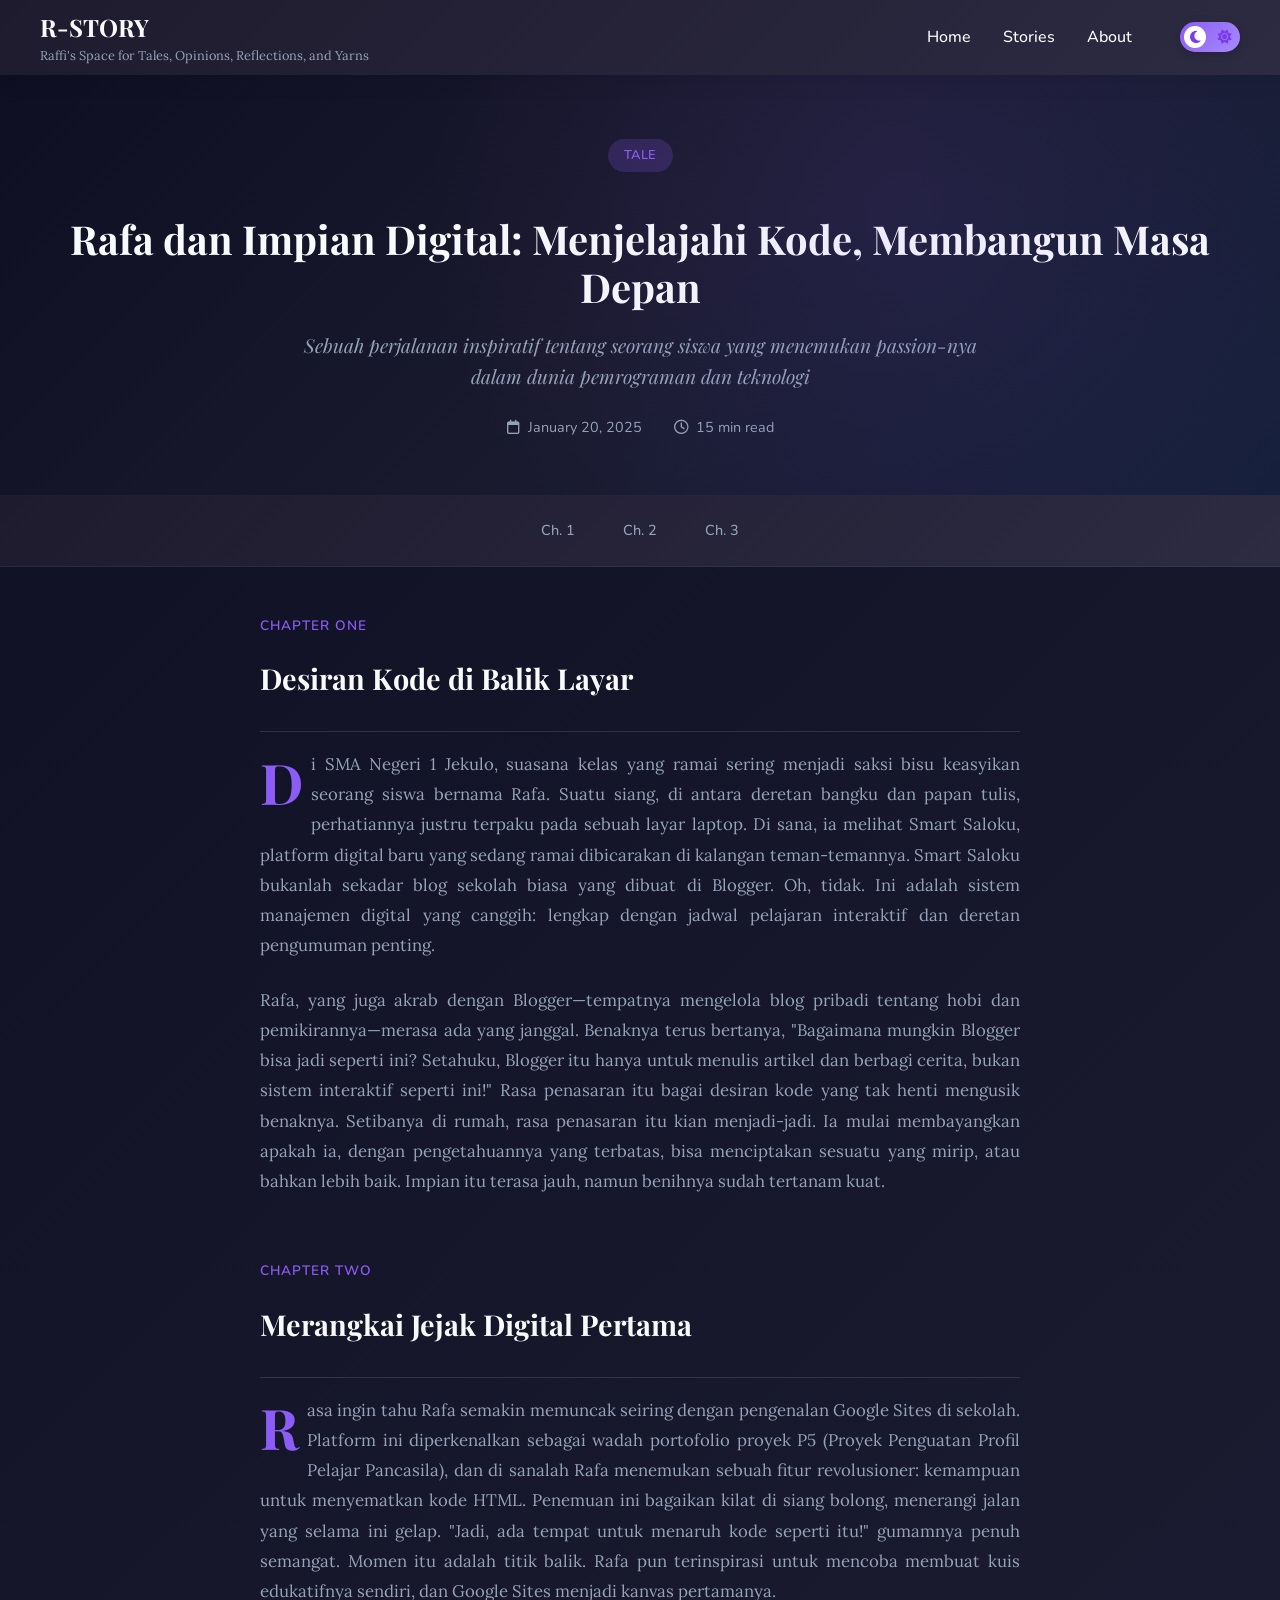
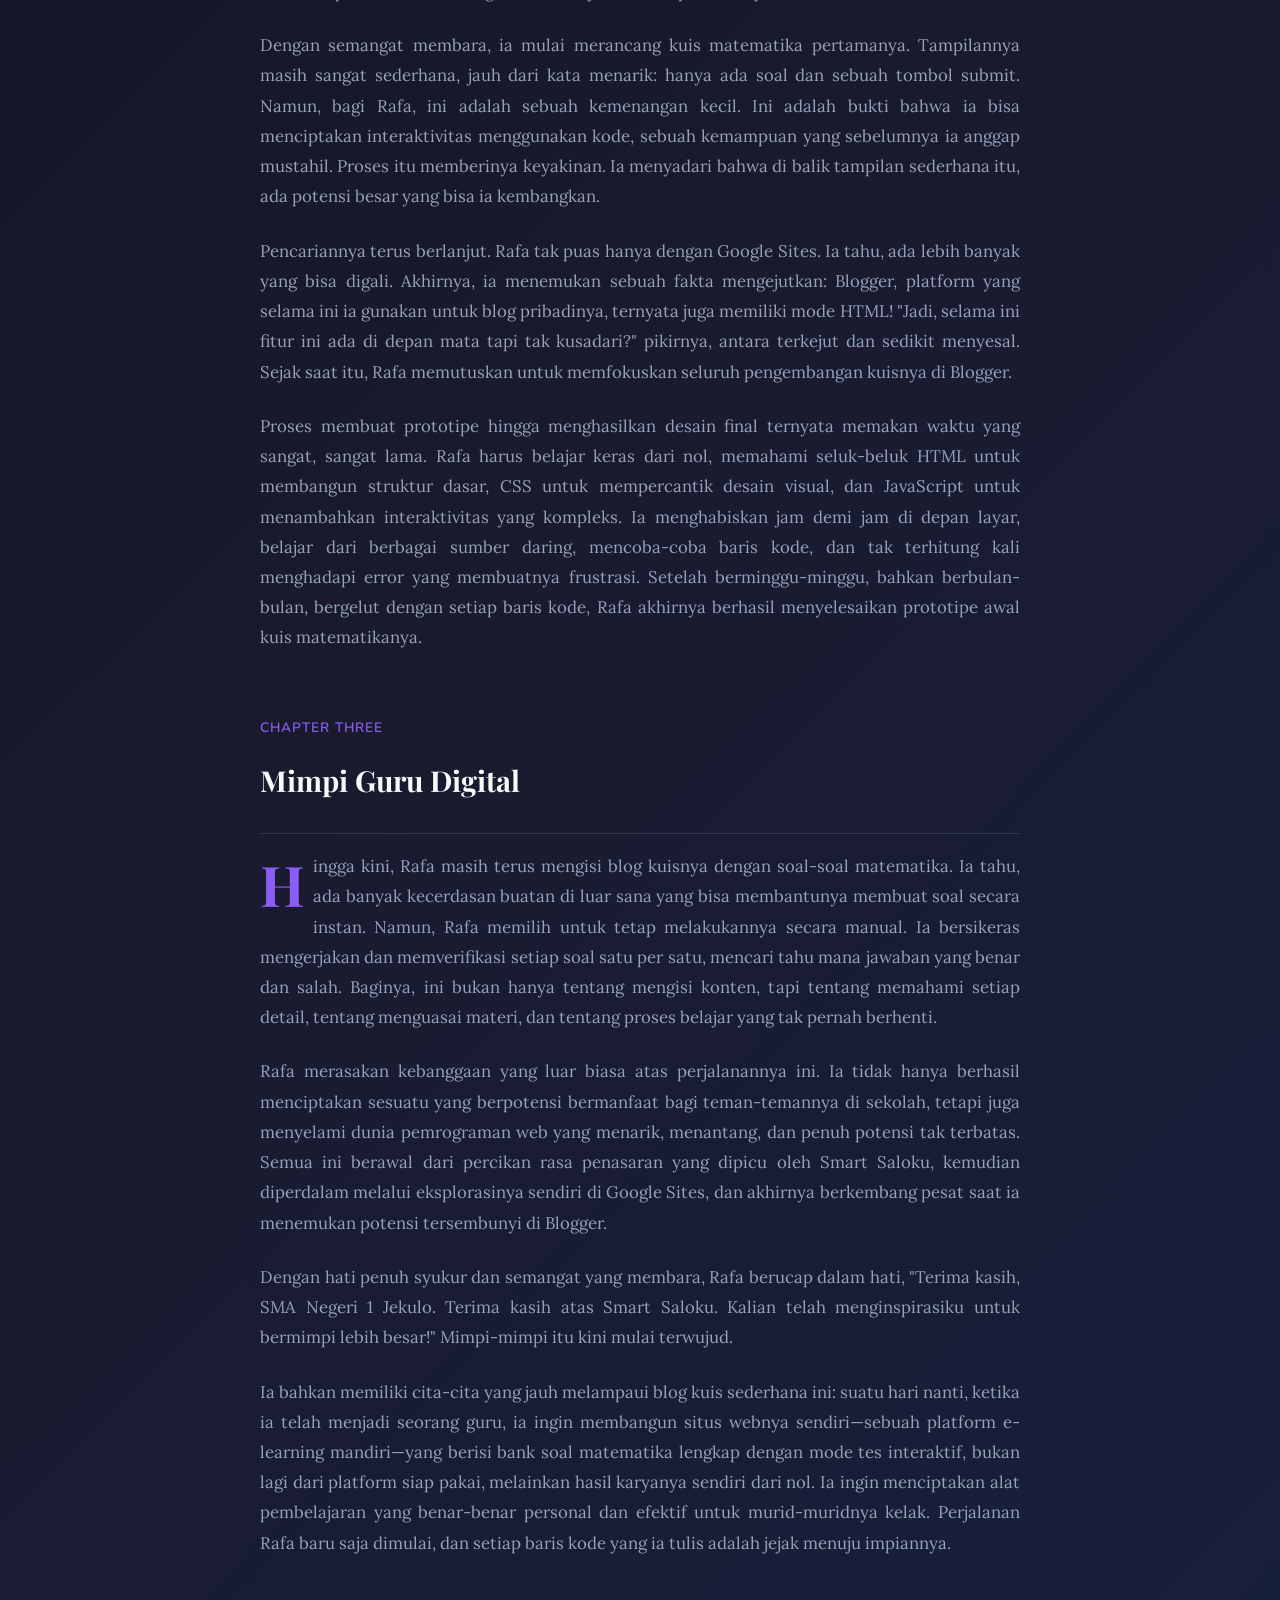
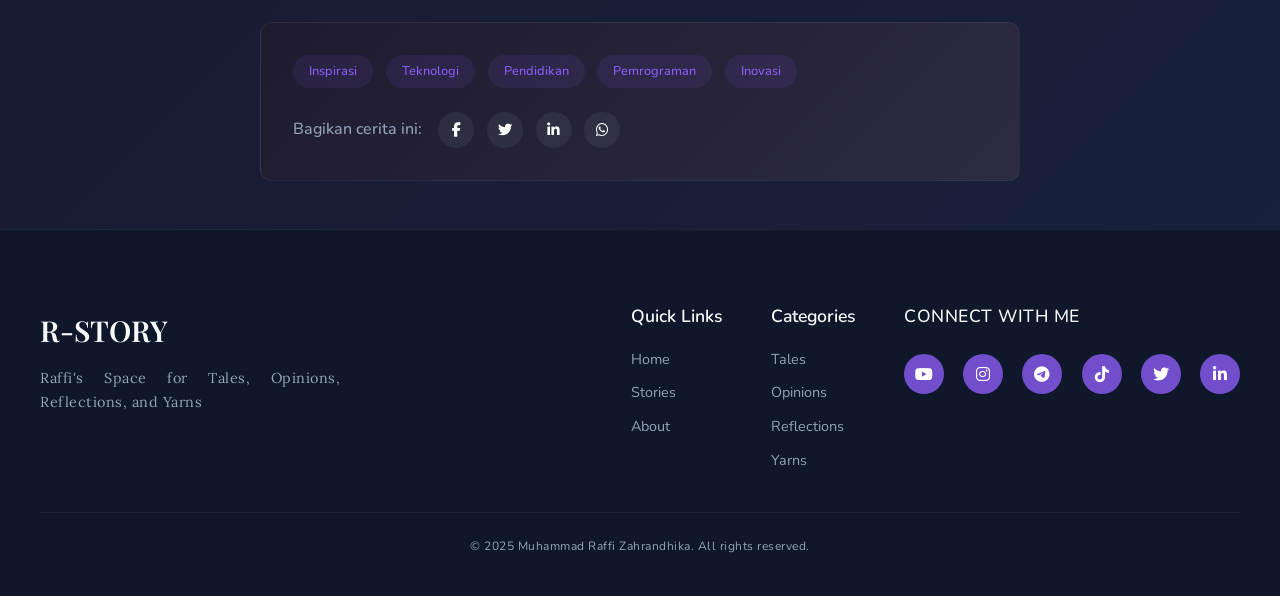
==== story-1.html @ 8f08a869 "Add files via upload" ====
<!DOCTYPE html>
<html lang="id">
<head>
    <meta charset="UTF-8">
    <meta name="viewport" content="width=device-width, initial-scale=1.0">
    <title>Rafa dan Impian Digital | R-STORY</title>
    <link href="https://fonts.googleapis.com/css2?family=Playfair+Display:wght@400;500;600;700&family=Merriweather:wght@300;400;700&family=Inter:wght@300;400;500;600&display=swap" rel="stylesheet">
    <link href="https://fonts.googleapis.com/css2?family=Nunito:wght@300;400;600;700;800&display=swap" rel="stylesheet">
    <link rel="stylesheet" href="https://cdnjs.cloudflare.com/ajax/libs/font-awesome/6.4.0/css/all.min.css">
    <link rel="stylesheet" href="styles.css">
    <style>
        /* Inline CSS untuk konten cerita */
        .story-header {
            padding: 4rem 0 2rem 0;
            background: linear-gradient(135deg, rgba(15, 15, 35, 0.9) 0%, rgba(26, 26, 46, 0.9) 50%, rgba(22, 33, 62, 0.9) 100%);
            position: relative;
            overflow: hidden;
            text-align: center;
        }

        [data-theme="light"] .story-header {
            background: linear-gradient(135deg, rgba(248, 250, 252, 0.9) 0%, rgba(226, 232, 240, 0.9) 50%, rgba(241, 245, 249, 0.9) 100%);
        }

        .story-header::before {
            content: '';
            position: absolute;
            top: 0;
            left: 0;
            width: 100%;
            height: 100%;
            background: radial-gradient(circle at 70% 30%, rgba(139, 92, 246, 0.1) 0%, transparent 50%);
            pointer-events: none;
        }

        .story-category {
            display: inline-block;
            background: rgba(139, 92, 246, 0.2);
            color: var(--primary-purple);
            padding: 0.4rem 1rem;
            border-radius: 20px;
            font-size: 0.8rem;
            font-weight: 600;
            margin-bottom: 1rem;
            text-transform: uppercase;
            letter-spacing: 0.5px;
            font-family: var(--font-accent);
        }

        .story-title {
            font-family: var(--font-secondary);
            font-size: 2.5rem;
            font-weight: 700;
            margin-bottom: 1rem;
            color: var(--text-primary);
            line-height: 1.2;
        }

        .story-subtitle {
            font-size: 1.2rem;
            color: var(--text-secondary);
            margin-bottom: 1.5rem;
            font-family: var(--font-secondary);
            font-style: italic;
            max-width: 700px;
            margin-left: auto;
            margin-right: auto;
        }

        .story-meta {
            display: flex;
            justify-content: center;
            gap: 2rem;
            margin-bottom: 1.5rem;
            font-size: 0.9rem;
            color: var(--text-secondary);
            font-family: var(--font-accent);
        }

        .story-date, .story-read-time {
            display: flex;
            align-items: center;
            gap: 0.5rem;
        }

        /* Story Navigation */
        .story-navigation {
            background: var(--card-bg);
            padding: 1rem 0;
            border-bottom: 1px solid rgba(148, 163, 184, 0.1);
            position: sticky;
            top: 68px;
            z-index: 99;
        }

        .story-nav-container {
            display: flex;
            justify-content: center;
            align-items: center;
        }

        .story-chapters {
            display: flex;
            gap: 1rem;
        }

        .chapter-link {
            color: var(--text-secondary);
            text-decoration: none;
            font-weight: 500;
            padding: 0.5rem 1rem;
            border-radius: 8px;
            transition: all 0.3s ease;
            font-size: 0.9rem;
            font-family: var(--font-accent);
        }

        .chapter-link:hover {
            color: var(--text-primary);
            background: rgba(139, 92, 246, 0.1);
        }

        .chapter-link.active {
            color: white;
            background: var(--primary-gradient);
        }

        /* story-actions removed per request */

        /* Story Content */
        .story-content {
            padding: 3rem 0;
            max-width: 800px;
            margin: 0 auto;
        }

        .chapter {
            margin-bottom: 4rem;
            scroll-margin-top: 120px;
        }

        .chapter-header {
            margin-bottom: 1rem; /* reduced spacing */
            padding-bottom: 0.6rem; /* reduced spacing */
            border-bottom: 1px solid rgba(148, 163, 184, 0.2);
        }

        .chapter-number {
            font-size: 0.85rem;
            color: var(--primary-purple);
            font-weight: 600;
            text-transform: uppercase;
            letter-spacing: 1px;
            margin-bottom: 0.3rem; /* tighten gap to title */
            font-family: var(--font-accent);
        }

        .chapter-title {
            font-family: var(--font-secondary);
            font-size: 1.8rem;
            font-weight: 700;
            color: var(--text-primary);
            line-height: 1.3;
        }

        .chapter-content {
            font-family: lora, serif;
            font-size: 1.05rem;
            line-height: 1.8;
            color: var(--text-secondary);
        }

        .chapter-content p {
            margin-bottom: 1.5rem;
            text-align: justify;
        }

        .chapter-content p:first-child:first-letter {
            font-family: var(--font-secondary);
            font-size: 3.5rem;
            font-weight: 700;
            color: var(--primary-purple);
            float: left;
            line-height: 1;
            margin-right: 0.5rem;
            margin-top: 0.3rem;
        }

        /* Story Footer */
        .story-footer {
            background: var(--card-bg);
            padding: 2rem;
            border-radius: 12px;
            margin-top: 3rem;
            border: 1px solid rgba(148, 163, 184, 0.1);
        }

        .story-tags {
            display: flex;
            flex-wrap: wrap;
            gap: 0.8rem;
            margin-bottom: 1.5rem;
        }

        .story-tag {
            background: rgba(139, 92, 246, 0.1);
            color: var(--primary-purple);
            padding: 0.4rem 1rem;
            border-radius: 20px;
            font-size: 0.8rem;
            font-weight: 500;
            font-family: var(--font-accent);
        }

        .story-share {
            display: flex;
            align-items: center;
            gap: 1rem;
        }

        .share-label {
            color: var(--text-secondary);
            font-weight: 500;
            font-family: var(--font-accent);
        }

        .share-icons {
            display: flex;
            gap: 0.8rem;
        }

        .share-icon {
            display: flex;
            align-items: center;
            justify-content: center;
            width: 36px;
            height: 36px;
            border-radius: 50%;
            color: white;
            font-size: 0.9rem;
            transition: all 0.3s ease;
            background: rgba(148, 163, 184, 0.1);
            text-decoration: none;
        }

        .share-icon:hover {
            transform: translateY(-3px);
            background: var(--primary-gradient);
        }

        /* Responsive Design untuk Story */
        @media (max-width: 768px) {
            .story-title {
                font-size: 1.9rem; /* slightly reduced */
            }

            .story-subtitle {
                font-size: 1.05rem;
            }

            .story-navigation {
                top: 60px;
            }

            .story-nav-container {
                flex-direction: column;
                gap: 0.5rem;
            }

            .story-chapters {
                flex-wrap: wrap;
                justify-content: center;
            }

            .chapter-title {
                font-size: 1.4rem; /* reduced on tablet */
            }

            .story-meta {
                flex-direction: column;
                gap: 0.5rem;
            }
        }

        @media (max-width: 480px) {
            .story-title {
                font-size: 1.6rem; /* reduce mobile title */
            }

            .chapter-title {
                font-size: 1.1rem; /* reduce chapter title on mobile */
            }

            .chapter-content {
                font-size: 0.95rem; /* slightly smaller for mobile */
            }

            .story-share {
                flex-direction: column;
                align-items: flex-start;
                gap: 1rem;
            }
        }
    </style>
</head>
<body class="rstory-body">
    <!-- Navigation dari index.html -->
    <nav class="rstory-nav">
        <div class="rstory-container">
            <div class="rstory-nav-content">
                <div class="rstory-nav-logo">
                    <h2>R-STORY</h2>
                    <p class="rstory-nav-subtitle">Raffi's Space for Tales, Opinions, Reflections, and Yarns</p>
                </div>
                <ul class="rstory-nav-menu">
                    <li><a href="index.html">Home</a></li>
                    <li><a href="stories.html">Stories</a></li>
                    <li><a href="about.html">About</a></li>
                    <li class="theme-toggle-container">
                        <button id="themeToggle" class="theme-toggle" aria-label="Toggle theme">
                            <i class="fas fa-sun"></i>
                            <i class="fas fa-moon"></i>
                        </button>
                    </li>
                </ul>
                <div class="rstory-nav-toggle">
                    <span></span>
                    <span></span>
                    <span></span>
                </div>
            </div>
        </div>
    </nav>

    <!-- Story Header -->
    <header class="story-header">
        <div class="rstory-container">
            <span class="story-category">Tale</span>
            <h1 class="story-title">Rafa dan Impian Digital: Menjelajahi Kode, Membangun Masa Depan</h1>
            <p class="story-subtitle">Sebuah perjalanan inspiratif tentang seorang siswa yang menemukan passion-nya dalam dunia pemrograman dan teknologi</p>
            <div class="story-meta">
                <span class="story-date">
                    <i class="far fa-calendar"></i>
                    January 20, 2025
                </span>
                <span class="story-read-time">
                    <i class="far fa-clock"></i>
                    15 min read
                </span>
            </div>
        </div>
    </header>

    <!-- Story Navigation -->
    <nav class="story-navigation">
        <div class="rstory-container story-nav-container">
            <div class="story-chapters">
                <a href="#chapter-one" class="chapter-link active">Ch. 1</a>
                <a href="#chapter-two" class="chapter-link">Ch. 2</a>
                <a href="#chapter-three" class="chapter-link">Ch. 3</a>
            </div>
            
        </div>
    </nav>

    <!-- Story Content -->
    <main class="story-content">
        <div class="rstory-container">
            <!-- Chapter One -->
            <section id="chapter-one" class="chapter">
                <div class="chapter-header">
                    <div class="chapter-number">Chapter One</div>
                    <h2 class="chapter-title">Desiran Kode di Balik Layar</h2>
                </div>
                <div class="chapter-content">
                    <p>Di SMA Negeri 1 Jekulo, suasana kelas yang ramai sering menjadi saksi bisu keasyikan seorang siswa bernama Rafa. Suatu siang, di antara deretan bangku dan papan tulis, perhatiannya justru terpaku pada sebuah layar laptop. Di sana, ia melihat Smart Saloku, platform digital baru yang sedang ramai dibicarakan di kalangan teman-temannya. Smart Saloku bukanlah sekadar blog sekolah biasa yang dibuat di Blogger. Oh, tidak. Ini adalah sistem manajemen digital yang canggih: lengkap dengan jadwal pelajaran interaktif dan deretan pengumuman penting.</p>
                    
                    <p>Rafa, yang juga akrab dengan Blogger—tempatnya mengelola blog pribadi tentang hobi dan pemikirannya—merasa ada yang janggal. Benaknya terus bertanya, "Bagaimana mungkin Blogger bisa jadi seperti ini? Setahuku, Blogger itu hanya untuk menulis artikel dan berbagi cerita, bukan sistem interaktif seperti ini!" Rasa penasaran itu bagai desiran kode yang tak henti mengusik benaknya. Setibanya di rumah, rasa penasaran itu kian menjadi-jadi. Ia mulai membayangkan apakah ia, dengan pengetahuannya yang terbatas, bisa menciptakan sesuatu yang mirip, atau bahkan lebih baik. Impian itu terasa jauh, namun benihnya sudah tertanam kuat.</p>
                </div>
            </section>

            <!-- Chapter Two -->
            <section id="chapter-two" class="chapter">
                <div class="chapter-header">
                    <div class="chapter-number">Chapter Two</div>
                    <h2 class="chapter-title">Merangkai Jejak Digital Pertama</h2>
                </div>
                <div class="chapter-content">
                    <p>Rasa ingin tahu Rafa semakin memuncak seiring dengan pengenalan Google Sites di sekolah. Platform ini diperkenalkan sebagai wadah portofolio proyek P5 (Proyek Penguatan Profil Pelajar Pancasila), dan di sanalah Rafa menemukan sebuah fitur revolusioner: kemampuan untuk menyematkan kode HTML. Penemuan ini bagaikan kilat di siang bolong, menerangi jalan yang selama ini gelap. "Jadi, ada tempat untuk menaruh kode seperti itu!" gumamnya penuh semangat. Momen itu adalah titik balik. Rafa pun terinspirasi untuk mencoba membuat kuis edukatifnya sendiri, dan Google Sites menjadi kanvas pertamanya.</p>
                    
                    <p>Dengan semangat membara, ia mulai merancang kuis matematika pertamanya. Tampilannya masih sangat sederhana, jauh dari kata menarik: hanya ada soal dan sebuah tombol submit. Namun, bagi Rafa, ini adalah sebuah kemenangan kecil. Ini adalah bukti bahwa ia bisa menciptakan interaktivitas menggunakan kode, sebuah kemampuan yang sebelumnya ia anggap mustahil. Proses itu memberinya keyakinan. Ia menyadari bahwa di balik tampilan sederhana itu, ada potensi besar yang bisa ia kembangkan.</p>
                    
                    <p>Pencariannya terus berlanjut. Rafa tak puas hanya dengan Google Sites. Ia tahu, ada lebih banyak yang bisa digali. Akhirnya, ia menemukan sebuah fakta mengejutkan: Blogger, platform yang selama ini ia gunakan untuk blog pribadinya, ternyata juga memiliki mode HTML! "Jadi, selama ini fitur ini ada di depan mata tapi tak kusadari?" pikirnya, antara terkejut dan sedikit menyesal. Sejak saat itu, Rafa memutuskan untuk memfokuskan seluruh pengembangan kuisnya di Blogger.</p>
                    
                    <p>Proses membuat prototipe hingga menghasilkan desain final ternyata memakan waktu yang sangat, sangat lama. Rafa harus belajar keras dari nol, memahami seluk-beluk HTML untuk membangun struktur dasar, CSS untuk mempercantik desain visual, dan JavaScript untuk menambahkan interaktivitas yang kompleks. Ia menghabiskan jam demi jam di depan layar, belajar dari berbagai sumber daring, mencoba-coba baris kode, dan tak terhitung kali menghadapi error yang membuatnya frustrasi. Setelah berminggu-minggu, bahkan berbulan-bulan, bergelut dengan setiap baris kode, Rafa akhirnya berhasil menyelesaikan prototipe awal kuis matematikanya.</p>
                </div>
            </section>

            <!-- Chapter Three -->
            <section id="chapter-three" class="chapter">
                <div class="chapter-header">
                    <div class="chapter-number">Chapter Three</div>
                    <h2 class="chapter-title">Mimpi Guru Digital</h2>
                </div>
                <div class="chapter-content">
                    <p>Hingga kini, Rafa masih terus mengisi blog kuisnya dengan soal-soal matematika. Ia tahu, ada banyak kecerdasan buatan di luar sana yang bisa membantunya membuat soal secara instan. Namun, Rafa memilih untuk tetap melakukannya secara manual. Ia bersikeras mengerjakan dan memverifikasi setiap soal satu per satu, mencari tahu mana jawaban yang benar dan salah. Baginya, ini bukan hanya tentang mengisi konten, tapi tentang memahami setiap detail, tentang menguasai materi, dan tentang proses belajar yang tak pernah berhenti.</p>
                    
                    <p>Rafa merasakan kebanggaan yang luar biasa atas perjalanannya ini. Ia tidak hanya berhasil menciptakan sesuatu yang berpotensi bermanfaat bagi teman-temannya di sekolah, tetapi juga menyelami dunia pemrograman web yang menarik, menantang, dan penuh potensi tak terbatas. Semua ini berawal dari percikan rasa penasaran yang dipicu oleh Smart Saloku, kemudian diperdalam melalui eksplorasinya sendiri di Google Sites, dan akhirnya berkembang pesat saat ia menemukan potensi tersembunyi di Blogger.</p>
                    
                    <p>Dengan hati penuh syukur dan semangat yang membara, Rafa berucap dalam hati, "Terima kasih, SMA Negeri 1 Jekulo. Terima kasih atas Smart Saloku. Kalian telah menginspirasiku untuk bermimpi lebih besar!" Mimpi-mimpi itu kini mulai terwujud.</p>
                    
                    <p>Ia bahkan memiliki cita-cita yang jauh melampaui blog kuis sederhana ini: suatu hari nanti, ketika ia telah menjadi seorang guru, ia ingin membangun situs webnya sendiri—sebuah platform e-learning mandiri—yang berisi bank soal matematika lengkap dengan mode tes interaktif, bukan lagi dari platform siap pakai, melainkan hasil karyanya sendiri dari nol. Ia ingin menciptakan alat pembelajaran yang benar-benar personal dan efektif untuk murid-muridnya kelak. Perjalanan Rafa baru saja dimulai, dan setiap baris kode yang ia tulis adalah jejak menuju impiannya.</p>
                </div>
            </section>

            <!-- Story Footer -->
            <footer class="story-footer">
                <div class="story-tags">
                    <span class="story-tag">Inspirasi</span>
                    <span class="story-tag">Teknologi</span>
                    <span class="story-tag">Pendidikan</span>
                    <span class="story-tag">Pemrograman</span>
                    <span class="story-tag">Inovasi</span>
                </div>
                <div class="story-share">
                    <span class="share-label">Bagikan cerita ini:</span>
                    <div class="share-icons">
                        <a href="#" class="share-icon">
                            <i class="fab fa-facebook-f"></i>
                        </a>
                        <a href="#" class="share-icon">
                            <i class="fab fa-twitter"></i>
                        </a>
                        <a href="#" class="share-icon">
                            <i class="fab fa-linkedin-in"></i>
                        </a>
                        <a href="#" class="share-icon">
                            <i class="fab fa-whatsapp"></i>
                        </a>
                    </div>
                </div>
            </footer>
        </div>
    </main>

    <!-- Footer dari index.html -->
    <footer class="rstory-footer">
        <div class="rstory-container">
            <div class="rstory-footer-content">
                <div class="rstory-footer-main">
                    <div class="rstory-footer-logo">
                        <h3>R-STORY</h3>
                        <p>Raffi's Space for Tales, Opinions, Reflections, and Yarns</p>
                    </div>
                    <div class="rstory-footer-links">
                        <div class="rstory-footer-column">
                            <h4>Quick Links</h4>
                            <ul>
                                <li><a href="index.html">Home</a></li>
                                <li><a href="stories.html">Stories</a></li>
                                <li><a href="about.html">About</a></li>
                            </ul>
                        </div>
                        <div class="rstory-footer-column">
                            <h4>Categories</h4>
                            <ul>
                                <li><a href="#">Tales</a></li>
                                <li><a href="#">Opinions</a></li>
                                <li><a href="#">Reflections</a></li>
                                <li><a href="#">Yarns</a></li>
                            </ul>
                        </div>
                    </div>
                    <div class="rstory-social-section">
                        <h4 class="rstory-social-title">Connect With Me</h4>
                        <div class="rstory-social-icons">
                            <a href="https://youtube.com/@raffizahrandhika" class="rstory-social-icon" title="YouTube">
                                <i class="fab fa-youtube"></i>
                            </a>
                            <a href="https://instagram.com/raffizahrandhika" class="rstory-social-icon" title="Instagram">
                                <i class="fab fa-instagram"></i>
                            </a>
                            <a href="https://t.me/raffizahrandhika" class="rstory-social-icon" title="Telegram">
                                <i class="fab fa-telegram-plane"></i>
                            </a>
                            <a href="https://tiktok.com/@raffizahrandhika" class="rstory-social-icon" title="TikTok">
                                <i class="fab fa-tiktok"></i>
                            </a>
                            <a href="https://x.com/mrffzd" class="rstory-social-icon" title="Twitter">
                                <i class="fab fa-twitter"></i>
                            </a>
                            <a href="https://www.linkedin.com/in/muhammad-raffi-zahrandhika-7a6537378" class="rstory-social-icon" title="LinkedIn">
                                <i class="fab fa-linkedin-in"></i>
                            </a>
                        </div>
                    </div>
                </div>
            </div>
            <div class="rstory-copyright">
                <p>© 2025 Muhammad Raffi Zahrandhika. All rights reserved.</p>
            </div>
        </div>
    </footer>

    <script>
        // Chapter Navigation
        const chapterLinks = document.querySelectorAll('.chapter-link');
        const chapters = document.querySelectorAll('.chapter');

        chapterLinks.forEach(link => {
            link.addEventListener('click', function(e) {
                e.preventDefault();
                
                // Remove active class from all links
                chapterLinks.forEach(l => l.classList.remove('active'));
                
                // Add active class to clicked link
                this.classList.add('active');
                
                // Get target chapter
                const targetId = this.getAttribute('href');
                const targetChapter = document.querySelector(targetId);
                
                // Scroll to target chapter
                if (targetChapter) {
                    targetChapter.scrollIntoView({
                        behavior: 'smooth',
                        block: 'start'
                    });
                }
            });
        });

        // Update active chapter based on scroll position
        window.addEventListener('scroll', () => {
            let current = '';
            
            chapters.forEach(chapter => {
                const chapterTop = chapter.offsetTop;
                const chapterHeight = chapter.clientHeight;
                
                if (scrollY >= (chapterTop - 150)) {
                    current = chapter.getAttribute('id');
                }
            });
            
            chapterLinks.forEach(link => {
                link.classList.remove('active');
                if (link.getAttribute('href') === `#${current}`) {
                    link.classList.add('active');
                }
            });
        });
    </script>
    <script src="script.js"></script>
</body>
</html>
---- styles.css ----
/* Base Styles */
@import url('https://fonts.googleapis.com/css2?family=Lora:wght@400;700&display=swap');

:root {
    --primary-purple: #8B5CF6;
    --purple-light: #A78BFA;
    --purple-dark: #7C3AED;
    --primary-gradient: linear-gradient(135deg, var(--primary-purple) 0%, var(--purple-light) 100%);
    --accent-gradient: linear-gradient(135deg, var(--purple-light), var(--primary-purple));
    --dark-bg: linear-gradient(135deg, #0f0f23 0%, #1a1a2e 50%, #16213e 100%);
    --light-bg: linear-gradient(135deg, #f8fafc 0%, #e2e8f0 100%);
    --card-bg-dark: linear-gradient(135deg, #1e1b2e 0%, #2d2b42 100%);
    --card-bg-light: linear-gradient(135deg, #ffffff 0%, #f1f5f9 100%);
    --text-dark: #0f172a;
    --text-light: #f8fafc;
    --text-muted-dark: #94a3b8;
    --text-muted-light: #64748b;
    --hover-glow: 0 0 30px rgba(139, 92, 246, 0.3);
    --font-primary: 'Lora', serif;
    --font-secondary: 'Playfair Display', serif;
    --font-accent: 'Nunito', sans-serif;
}

/* Light Theme Variables */
[data-theme="light"] {
    --bg-primary: var(--light-bg);
    --text-primary: var(--text-dark);
    --text-secondary: var(--text-muted-light);
    --card-bg: var(--card-bg-light);
    --nav-bg: linear-gradient(135deg, #ffffff 0%, #f1f5f9 100%);
    --footer-bg: #ffffff;
    --footer-text: var(--text-dark);
    --footer-muted: var(--text-muted-light);
    --footer-border: rgba(148, 163, 184, 0.2);
    --toggle-bg: #e2e8f0;
    --toggle-knob: #ffffff;
    --toggle-border: #cbd5e1;
    --story-image-bg: linear-gradient(135deg, #f1f5f9 0%, #e2e8f0 100%);
    --category-bg: rgba(139, 92, 246, 0.1);
    --category-text: #7c3aed;
}

/* Dark Theme Variables */
[data-theme="dark"] {
    --bg-primary: var(--dark-bg);
    --text-primary: var(--text-light);
    --text-secondary: var(--text-muted-dark);
    --card-bg: var(--card-bg-dark);
    --nav-bg: linear-gradient(135deg, #1e1b2e 0%, #2d2b42 100%);
    --footer-bg: #0f172a;
    --footer-text: var(--text-light);
    --footer-muted: var(--text-muted-dark);
    --footer-border: rgba(148, 163, 184, 0.1);
    --toggle-bg: #475569;
    --toggle-knob: #1e293b;
    --toggle-border: #64748b;
    --story-image-bg: linear-gradient(135deg, #1a0b2e 0%, #2d1b69 100%);
    --category-bg: rgba(167, 139, 250, 0.1);
    --category-text: #a78bfa;
}

body {
    margin: 0;
    padding: 0;
    box-sizing: border-box;
}

.rstory-body {
    font-family: var(--font-primary);
    background: var(--bg-primary);
    min-height: 100vh;
    color: var(--text-primary);
    line-height: 1.6;
    transition: background 0.3s ease, color 0.3s ease;
}

.rstory-container {
    max-width: 1200px;
    margin: 0 auto;
    padding: 0 20px;
}

/* Navigation */
.rstory-nav {
    background: var(--nav-bg);
    box-shadow: 0 4px 20px rgba(0, 0, 0, 0.1);
    position: sticky;
    top: 0;
    z-index: 100;
    padding: 0.5rem 0;
    transition: background 0.3s ease;
}

.rstory-nav-content {
    display: flex;
    justify-content: space-between;
    align-items: center;
}

.rstory-nav-logo h2 {
    font-family: var(--font-secondary);
    font-weight: 700;
    color: var(--text-primary);
    font-size: 1.5rem;
    margin: 0;
}

.rstory-nav-subtitle {
    font-family: var(--font-primary);
    font-size: 0.8rem;
    color: var(--text-secondary);
    margin: 0;
    font-weight: 300;
}

.rstory-nav-menu {
    display: flex;
    gap: 2rem;
    list-style: none;
    margin: 0;
    padding: 0;
    align-items: center;
}

.rstory-nav-menu a {
    font-family: var(--font-accent);
    color: var(--text-primary);
    text-decoration: none;
    font-weight: 500;
    padding: 0.5rem 0;
    position: relative;
    transition: color 0.2s;
}

.rstory-nav-menu a::after {
    content: '';
    position: absolute;
    width: 100%;
    height: 2px;
    bottom: 0;
    left: 0;
    background: var(--primary-gradient);
    transform: scaleX(0);
    transform-origin: bottom right;
    transition: transform 0.3s ease;
}

.rstory-nav-menu a:hover {
    color: var(--text-primary);
}

.rstory-nav-menu a:hover::after {
    transform: scaleX(1);
    transform-origin: bottom left;
}

/* Navigation Active State */
.rstory-nav-menu a.active {
    color: var(--text-primary);
    font-weight: 700;
}

.rstory-nav-menu a.active::after {
    transform: scaleX(1);
    transform-origin: bottom left;
}

/* Theme Toggle */
.theme-toggle-container {
    margin-left: 1rem;
}

.theme-toggle {
    background: var(--primary-gradient);
    border: none;
    width: 60px;
    height: 30px;
    border-radius: 50px;
    display: flex;
    align-items: center;
    padding: 0 5px;
    cursor: pointer;
    transition: all 0.3s ease;
    box-shadow: 0 2px 10px rgba(0, 0, 0, 0.2);
    position: relative;
    overflow: hidden;
}

.theme-toggle::before {
    content: '';
    position: absolute;
    width: 22px;
    height: 22px;
    border-radius: 50%;
    background: white;
    transition: all 0.3s ease;
    left: 4px;
    z-index: 1;
}

[data-theme="dark"] .theme-toggle::before {
    transform: translateX(0);
}

[data-theme="light"] .theme-toggle::before {
    transform: translateX(30px);
}

.theme-toggle i {
    position: absolute;
    font-size: 14px;
    transition: all 0.3s ease;
    z-index: 2;
}

/* Matahari di kiri - warna putih */
.theme-toggle .fa-sun {
    right: 8px;
    color: var(--purple-dark);
}

/* Bulan di kanan - warna putih */
.theme-toggle .fa-moon {
    left: 10px;
    color: var(--purple-dark);
}

.theme-toggle:hover {
    transform: scale(1.05);
    box-shadow: 0 4px 15px rgba(0, 0, 0, 0.3);
}

.rstory-nav-toggle {
    display: none;
    flex-direction: column;
    cursor: pointer;
    z-index: 101;
    position: relative;
}

.rstory-nav-toggle span {
    width: 25px;
    height: 3px;
    background: var(--text-primary);
    margin: 3px 0;
    transition: 0.3s;
}

/* Hero Section - SIMPLE IMAGE */
.rstory-hero {
    padding: 6rem 0 4rem 0;
    background: var(--bg-primary);
    position: relative;
    overflow: hidden;
    transition: background 0.3s ease;
}

.rstory-hero::before {
    content: '';
    position: absolute;
    top: 0;
    left: 0;
    width: 100%;
    height: 100%;
    background: radial-gradient(circle at 70% 30%, rgba(167, 139, 250, 0.1) 0%, transparent 50%);
    pointer-events: none;
}

.rstory-hero-content {
    display: flex;
    align-items: center;
    justify-content: space-between;
    gap: 3rem;
}

.rstory-hero-text {
    flex: 1;
}

.rstory-hero-title {
    font-family: var(--font-secondary);
    font-size: 3rem;
    font-weight: 700;
    margin-bottom: 1rem;
    color: var(--text-primary);
}

.rstory-hero-title span {
    background: var(--primary-gradient);
    -webkit-background-clip: text;
    -webkit-text-fill-color: transparent;
    background-clip: text;
}

.rstory-hero-subtitle {
    font-family: var(--font-accent);
    font-size: 1.5rem;
    color: var(--text-secondary);
    margin-bottom: 1.5rem;
}

.rstory-hero-description {
    font-size: 1.1rem;
    color: var(--text-secondary);
    margin-bottom: 2rem;
    max-width: 500px;
    line-height: 1.7;
    text-align: justify;
}

.rstory-hero-buttons {
    display: flex;
    gap: 1rem;
}

.rstory-hero-btn {
    display: inline-block;
    padding: 0.8rem 1.8rem;
    border-radius: 12px;
    text-decoration: none;
    font-weight: 600;
    font-size: 1rem;
    transition: all 0.3s ease;
    border: none;
    cursor: pointer;
    font-family: var(--font-accent);
}

.rstory-hero-btn-primary {
    background: var(--primary-gradient);
    color: white;
    box-shadow: 0 6px 20px rgba(167, 139, 250, 0.3);
}

.rstory-hero-btn-primary:hover {
    background: linear-gradient(135deg, #7c3aed, #6d28d9, #5b21b6);
    transform: translateY(-3px);
    box-shadow: 0 10px 25px rgba(167, 139, 250, 0.4);
}

.rstory-hero-btn-secondary {
    background: transparent;
    color: var(--primary-purple);
    border: 2px solid var(--primary-purple);
}

.rstory-hero-btn-secondary:hover {
    background: rgba(167, 139, 250, 0.1);
    transform: translateY(-3px);
}

/* HERO IMAGE - SIMPLE STYLING SEPERTI R-QUEST */
.rstory-hero-image {
    flex: 0 0 300px;
    display: flex;
    justify-content: center;
    align-items: center;
}

.rstory-hero-img {
    width: 100%;
    max-width: 280px;
    height: auto;
    transition: transform 0.3s ease;
}

.rstory-hero-img:hover {
    transform: scale(1.05);
}

/* Stories Section */
.rstory-stories {
    padding: 5rem 0;
    background: var(--bg-primary);
    transition: background 0.3s ease;
}

.rstory-stories-grid {
    display: grid;
    grid-template-columns: repeat(auto-fit, minmax(350px, 1fr));
    gap: 2.5rem;
}

.rstory-story-card {
    background: var(--card-bg);
    border-radius: 20px;
    overflow: hidden;
    box-shadow: 0 10px 30px rgba(0, 0, 0, 0.1);
    transition: all 0.4s ease;
    border: 1px solid rgba(196, 181, 253, 0.1);
    position: relative;
}

.rstory-story-card::before {
    content: '';
    position: absolute;
    top: 0;
    left: 0;
    right: 0;
    height: 6px;
    background: var(--primary-gradient);
    border-radius: 20px 20px 0 0;
    z-index: 1;
}

.rstory-story-card:hover {
    transform: translateY(-10px);
    box-shadow: 0 20px 40px rgba(0, 0, 0, 0.15), var(--hover-glow);
}

.rstory-story-image {
    height: 200px;
    background: var(--story-image-bg);
    display: flex;
    align-items: center;
    justify-content: center;
    position: relative;
    overflow: hidden;
}

.rstory-story-placeholder {
    width: 80px;
    height: 80px;
    background: var(--primary-gradient);
    border-radius: 50%;
    display: flex;
    align-items: center;
    justify-content: center;
    font-size: 2rem;
    color: white;
    box-shadow: 0 6px 20px rgba(167, 139, 250, 0.4);
    transition: all 0.3s ease;
}

.rstory-story-card:hover .rstory-story-placeholder {
    transform: scale(1.1);
}

.rstory-story-content {
    padding: 2rem;
}

.rstory-story-category {
    display: inline-block;
    background: var(--category-bg);
    color: var(--category-text);
    padding: 0.4rem 1rem;
    border-radius: 20px;
    font-size: 0.8rem;
    font-weight: 600;
    margin-bottom: 1rem;
    font-family: var(--font-accent);
}

.rstory-story-title {
    font-family: var(--font-secondary);
    font-size: 1.4rem;
    color: var(--text-primary);
    margin-bottom: 1rem;
    line-height: 1.4;
}

.rstory-story-excerpt {
    color: var(--text-secondary);
    margin-bottom: 1.5rem;
    line-height: 1.6;
    font-size: 0.95rem;
}

.rstory-story-meta {
    display: flex;
    justify-content: space-between;
    align-items: center;
    margin-bottom: 1.5rem;
    gap: 1rem;
    font-family: var(--font-accent);
}

.rstory-story-date, .rstory-story-readtime {
    color: var(--text-secondary);
    font-size: 0.85rem;
    display: flex;
    align-items: center;
    gap: 0.3rem;
}

.rstory-story-actions {
    display: flex;
    justify-content: center;
}

.rstory-story-btn {
    display: inline-flex;
    align-items: center;
    gap: 0.5rem;
    background: var(--primary-gradient);
    color: white !important;
    padding: 0.8rem 1.5rem;
    border-radius: 10px;
    text-decoration: none;
    font-weight: 600;
    font-size: 0.9rem;
    transition: all 0.3s ease;
    border: none;
    cursor: pointer;
    box-shadow: 0 4px 15px rgba(167, 139, 250, 0.3);
    width: 100%;
    justify-content: center;
    font-family: var(--font-accent);
}

.rstory-story-btn:hover {
    background: linear-gradient(135deg, #7c3aed, #6d28d9, #5b21b6);
    transform: translateY(-2px);
    box-shadow: 0 6px 20px rgba(167, 139, 250, 0.4);
}

/* Categories Section */
.rstory-categories {
    padding: 5rem 0;
    background: var(--bg-primary);
    transition: background 0.3s ease;
}

.rstory-categories-grid {
    display: grid;
    grid-template-columns: repeat(auto-fit, minmax(250px, 1fr));
    gap: 2rem;
}

.rstory-category-card {
    background: var(--card-bg);
    border-radius: 20px;
    padding: 2.5rem 1.5rem;
    box-shadow: 0 10px 30px rgba(0, 0, 0, 0.1);
    transition: all 0.4s ease;
    border: 1px solid rgba(196, 181, 253, 0.1);
    position: relative;
    text-align: center;
    cursor: pointer;
    overflow: hidden;
}

.rstory-category-card::before {
    content: '';
    position: absolute;
    top: 0;
    left: 0;
    right: 0;
    height: 6px;
    background: var(--primary-gradient);
    border-radius: 20px 20px 0 0;
    z-index: 1;
}

.rstory-category-card:hover {
    transform: translateY(-10px);
    box-shadow: 0 20px 40px rgba(0, 0, 0, 0.15), var(--hover-glow);
}

.rstory-category-icon {
    font-size: 2.5rem;
    color: white;
    margin-bottom: 1.5rem;
    display: flex;
    align-items: center;
    justify-content: center;
    width: 80px;
    height: 80px;
    background: var(--primary-gradient);
    border-radius: 50%;
    margin: 0 auto 1.5rem auto;
    box-shadow: 0 6px 20px rgba(167, 139, 250, 0.4);
}

.rstory-category-card h3 {
    font-family: var(--font-secondary);
    font-size: 1.5rem;
    font-weight: 700;
    margin-bottom: 1rem;
    color: var(--text-primary);
}

.rstory-category-card p {
    color: var(--text-secondary);
    margin-bottom: 1.5rem;
    line-height: 1.6;
    font-size: 0.95rem;
}

.rstory-category-count {
    display: inline-block;
    background: var(--category-bg);
    color: var(--category-text);
    padding: 0.4rem 1rem;
    border-radius: 20px;
    font-size: 0.8rem;
    font-weight: 600;
    font-family: var(--font-accent);
}

/* About Section */
.rstory-about {
    padding: 5rem 0;
    background: var(--bg-primary);
    transition: background 0.3s ease;
}

.rstory-about-content {
    display: flex;
    align-items: center;
    gap: 4rem;
}

.rstory-about-text {
    flex: 1;
}

.rstory-about-text h3 {
    font-family: var(--font-secondary);
    font-size: 1.8rem;
    color: var(--text-primary);
    margin-bottom: 1.5rem;
}

.rstory-about-text p {
    color: var(--text-secondary);
    margin-bottom: 1.5rem;
    line-height: 1.7;
    font-size: 1.05rem;
    text-align: justify;
}

.rstory-about-stats {
    display: flex;
    gap: 2rem;
    margin-top: 2rem;
}

.rstory-stat {
    text-align: center;
}

.rstory-stat-number {
    display: block;
    font-size: 2rem;
    font-weight: 700;
    color: var(--primary-purple);
    margin-bottom: 0.5rem;
}

.rstory-stat-label {
    font-size: 0.9rem;
    color: var(--text-secondary);
    font-family: var(--font-accent);
}

.rstory-about-image {
    flex: 0 0 300px;
}

.rstory-about-avatar {
    width: 250px;
    height: 250px;
    border-radius: 20px;
    background: var(--story-image-bg);
    display: flex;
    align-items: center;
    justify-content: center;
    font-size: 4rem;
    color: var(--primary-purple);
    box-shadow: 0 10px 30px rgba(0, 0, 0, 0.2);
    border: 2px solid rgba(167, 139, 250, 0.3);
    transition: all 0.3s ease;
}

.rstory-about-avatar:hover {
    transform: scale(1.05);
    box-shadow: var(--hover-glow);
}

/* Section Title */
.rstory-section-title {
    font-family: var(--font-secondary);
    font-size: 2rem;
    font-weight: 700;
    text-align: center;
    margin-bottom: 3rem;
    color: var(--text-primary);
    position: relative;
    display: block;
}

.rstory-section-title::after {
    content: '';
    position: absolute;
    bottom: -12px;
    left: 50%;
    transform: translateX(-50%);
    width: 100px;
    height: 5px;
    background: var(--primary-gradient);
    border-radius: 3px;
    animation: grow 1s ease-out forwards;
    box-shadow: 0 0 20px rgba(167, 139, 250, 0.5);
}

@keyframes grow {
    from { width: 0; }
    to { width: 100px; }
}

/* Footer */
.rstory-footer {
    background: var(--footer-bg);
    padding: 3rem 0 2rem 0;
    border-top: 1px solid var(--footer-border);
    transition: background 0.3s ease, color 0.3s ease;
}

.rstory-footer-content {
    display: flex;
    flex-direction: column;
    gap: 2.5rem;
    margin-bottom: 2rem;
}

.rstory-footer-main {
    display: flex;
    justify-content: space-between;
    align-items: flex-start;
    gap: 3rem;
}

.rstory-footer-logo {
    flex: 1;
}

.rstory-footer-logo h3 {
    font-family: var(--font-secondary);
    font-size: 1.8rem;
    color: var(--footer-text);
    margin-bottom: 0.5rem;
    font-weight: 600;
}

.rstory-footer-logo p {
    color: var(--footer-muted);
    font-size: 0.9rem;
    letter-spacing: 0.5px;
    max-width: 300px;
    text-align: justify;
}

.rstory-footer-links {
    display: flex;
    gap: 3rem;
}

.rstory-footer-column h4 {
    font-size: 1.1rem;
    color: var(--footer-text);
    margin-bottom: 1rem;
    font-weight: 600;
    font-family: var(--font-accent);
}

.rstory-footer-column ul {
    list-style: none;
    padding: 0;
    margin: 0;
}

.rstory-footer-column li {
    margin-bottom: 0.5rem;
}

.rstory-footer-column a {
    color: var(--footer-muted);
    text-decoration: none;
    transition: color 0.2s;
    font-size: 0.9rem;
    font-family: var(--font-accent);
}

.rstory-footer-column a:hover {
    color: var(--primary-purple);
}

.rstory-social-section {
    text-align: left;
}

.rstory-social-title {
    font-size: 1.1rem;
    font-weight: 500;
    color: var(--footer-text);
    margin-bottom: 1.5rem;
    letter-spacing: 0.5px;
    text-transform: uppercase;
    font-family: var(--font-accent);
}

.rstory-social-icons {
    display: flex;
    justify-content: flex-start;
    gap: 1.2rem;
}

.rstory-social-icon {
    display: flex;
    align-items: center;
    justify-content: center;
    width: 40px;
    height: 40px;
    border-radius: 50%;
    color: white;
    font-size: 1rem;
    transition: all 0.3s ease;
    background: rgba(139, 92, 246, 0.8);
    text-decoration: none;
}

.rstory-social-icon:focus,
.rstory-social-icon:active {
    text-decoration: none;
}

.rstory-social-icon:hover {
    transform: translateY(-3px);
    background: var(--primary-gradient);
    text-decoration: none;
}

.rstory-copyright {
    text-align: center;
    padding-top: 1rem;
    border-top: 1px solid var(--footer-border);
}

.rstory-copyright p {
    color: var(--footer-muted);
    font-size: 0.75rem;
    letter-spacing: 0.5px;
    margin: 0.5rem 0;
    text-align: center !important;
    font-family: var(--font-accent);
}

/* ========== RESPONSIVE STYLES ========== */
@media (max-width: 900px) {
    .rstory-hero-content {
        flex-direction: column;
        text-align: center;
    }
    
    .rstory-hero-description {
        margin: 0 auto 2rem auto;
    }
    
    .rstory-about-content {
        flex-direction: column;
    }
    
    .rstory-footer-main {
        flex-direction: column;
        gap: 2rem;
    }
    
    .rstory-footer-links {
        justify-content: space-between;
        width: 100%;
    }
    
    .rstory-social-section {
        text-align: center;
        width: 100%;
    }
    
    .rstory-social-icons {
        justify-content: center;
    }
    
    .rstory-stories-grid {
        grid-template-columns: 1fr;
    }
    
    .rstory-categories-grid {
        grid-template-columns: repeat(2, 1fr);
    }
}

@media (max-width: 768px) {
    /* Navigation */
    .rstory-nav-menu {
        position: fixed;
        top: 0;
        right: -100%;
        flex-direction: column;
        background: var(--nav-bg);
        width: 280px;
        height: 100vh;
        transition: 0.3s ease-in-out;
        box-shadow: -5px 0 15px rgba(0, 0, 0, 0.4);
        padding: 5rem 2rem 2rem 2rem;
        gap: 1.5rem;
        z-index: 99;
        margin: 0;
    }
    
    .rstory-nav-menu.active {
        right: 0;
    }
    
    .rstory-nav-toggle {
        display: flex;
        z-index: 100;
    }
    
    /* Header */
    .rstory-nav-logo h2 {
        font-size: 1.3rem;
    }
    
    .rstory-nav-subtitle {
        font-size: 0.7rem;
    }
    
    .rstory-hero {
        padding: 5rem 0 3rem 0;
    }
    
    .rstory-hero-title {
        font-size: 2.2rem;
    }
    
    .rstory-hero-subtitle {
        font-size: 1.2rem;
    }
    
    .rstory-hero-description {
        font-size: 1rem;
    }
    
    .rstory-hero-buttons {
        flex-direction: row;
        justify-content: center;
        flex-wrap: wrap;
        gap: 1rem;
    }
    
    .rstory-hero-btn {
        width: auto;
        min-width: 140px;
        text-align: center;
        flex: 0 0 auto;
    }
    
    .rstory-hero-image {
        max-width: 300px;
        flex: 0 0 300px;
    }
    
    .rstory-hero-img {
        max-width: 280px;
    }
    
    /* About Section */
    .rstory-about-stats {
        justify-content: center;
        flex-wrap: wrap;
    }
    
    .rstory-about-image {
        flex: 0 0 200px;
    }
    
    .rstory-about-avatar {
        width: 180px;
        height: 180px;
        font-size: 3rem;
    }
    
    /* Categories Section Mobile */
    .rstory-categories-grid {
        grid-template-columns: 1fr;
    }
    
    /* Latest Stories Mobile Layout */
    .rstory-stories-grid {
        grid-template-columns: 1fr;
        gap: 1.5rem;
        padding: 0 10px;
    }
    
    .rstory-story-card {
        margin: 0;
        width: 100%;
        box-sizing: border-box;
    }
    
    .rstory-container {
        padding: 0 15px;
    }
    
    /* Footer */
    .rstory-footer-logo h3 {
        font-size: 1.3rem;
    }
    
    .rstory-footer-logo p {
        font-size: 0.8rem;
    }
    
    .rstory-social-title {
        font-size: 0.9rem;
    }
    
    .rstory-footer-links {
        display: flex;
        flex-direction: row;
        gap: 3rem;
        width: 100%;
        justify-content: center;
        align-items: flex-start;
    }
    
    .rstory-footer-column {
        flex: 0 0 auto;
        min-width: 140px;
        text-align: left;
    }
    
    .rstory-social-icons {
        gap: 0.8rem;
    }
    
    .rstory-social-icon {
        width: 32px;
        height: 32px;
        font-size: 0.9rem;
    }
    
    .rstory-copyright p {
        text-align: center !important;
    }
}

@media (max-width: 600px) {
    /* Main Content */
    .rstory-section-title {
        font-size: 1.5rem;
        margin-bottom: 2rem;
    }
    
    /* Card & Content Typography */
    .rstory-story-content {
        padding: 1.5rem;
    }
    
    .rstory-story-title,
    .rstory-category-card h3 {
        font-size: 1.2rem;
        margin-bottom: 0.8rem;
    }
    
    .rstory-story-excerpt,
    .rstory-category-card p {
        font-size: 0.9rem;
        line-height: 1.5;
    }
    
    /* Layout Mobile untuk Latest Stories */
    .rstory-stories-grid {
        padding: 0 5px;
        gap: 1.2rem;
    }
    
    .rstory-story-card {
        border-radius: 15px;
    }
    
    .rstory-story-content {
        padding: 1.2rem;
    }
    
    /* Layout Adjustments */
    .rstory-categories-grid {
        grid-template-columns: 1fr;
        gap: 1.5rem;
    }
    
    /* Hero Buttons */
    .rstory-hero-buttons {
        flex-direction: row;
        align-items: center;
        justify-content: center;
    }
    
    .rstory-hero-btn {
        width: 160px;
        padding: 0.7rem 1.2rem;
        font-size: 0.95rem;
    }
    
    /* Footer Links */
    .rstory-footer-links {
        flex-direction: row;
        gap: 2rem;
        justify-content: center;
        width: 100%;
    }
    
    .rstory-footer-column {
        flex: 0 0 auto;
        min-width: 120px;
    }
    
    /* Navigation Menu */
    .rstory-nav-menu {
        width: 250px;
    }
    
    /* About Stats */
    .rstory-about-stats {
        flex-direction: row;
        justify-content: center;
        gap: 1.2rem;
    }
    
    /* Story Meta */
    .rstory-story-meta {
        flex-direction: column;
        align-items: flex-start;
        gap: 0.5rem;
    }
    
    /* Copyright */
    .rstory-copyright p {
        text-align: center !important;
    }
}

@media (max-width: 480px) {
    .rstory-container {
        padding: 0 15px;
    }
    
    .rstory-hero-title {
        font-size: 1.8rem;
    }
    
    .rstory-hero-subtitle {
        font-size: 1rem;
    }
    
    .rstory-hero-description {
        font-size: 0.9rem;
    }
    
    .rstory-nav-menu {
        width: 220px;
        padding: 4rem 1.5rem 1.5rem 1.5rem;
    }
    
    .rstory-footer-main {
        gap: 1.5rem;
    }
    
    .rstory-social-icons {
        flex-wrap: wrap;
        justify-content: center;
    }
    
    .rstory-footer-links {
        flex-direction: row;
        gap: 1.5rem;
        justify-content: center;
        flex-wrap: nowrap;
    }
    
    .rstory-footer-column {
        flex: 0 0 auto;
        text-align: center;
    }
    
    /* Story Cards */
    .rstory-story-content {
        padding: 1.5rem;
    }
    
    .rstory-story-meta {
        gap: 0.5rem;
    }
    
    .rstory-story-btn {
        padding: 0.7rem 1.2rem;
        font-size: 0.85rem;
    }
    
    /* Tombol tetap berjejer */
    .rstory-hero-buttons {
        flex-direction: row;
        gap: 0.8rem;
    }
    
    .rstory-hero-btn {
        width: 140px;
        font-size: 0.9rem;
        padding: 0.6rem 1rem;
    }
    
    /* Hero Image pada layar sangat kecil */
    .rstory-hero-image {
        flex: 0 0 250px;
        max-width: 250px;
    }
    
    .rstory-hero-img {
        max-width: 220px;
    }
    
    .rstory-copyright p {
        text-align: center !important;
    }
}
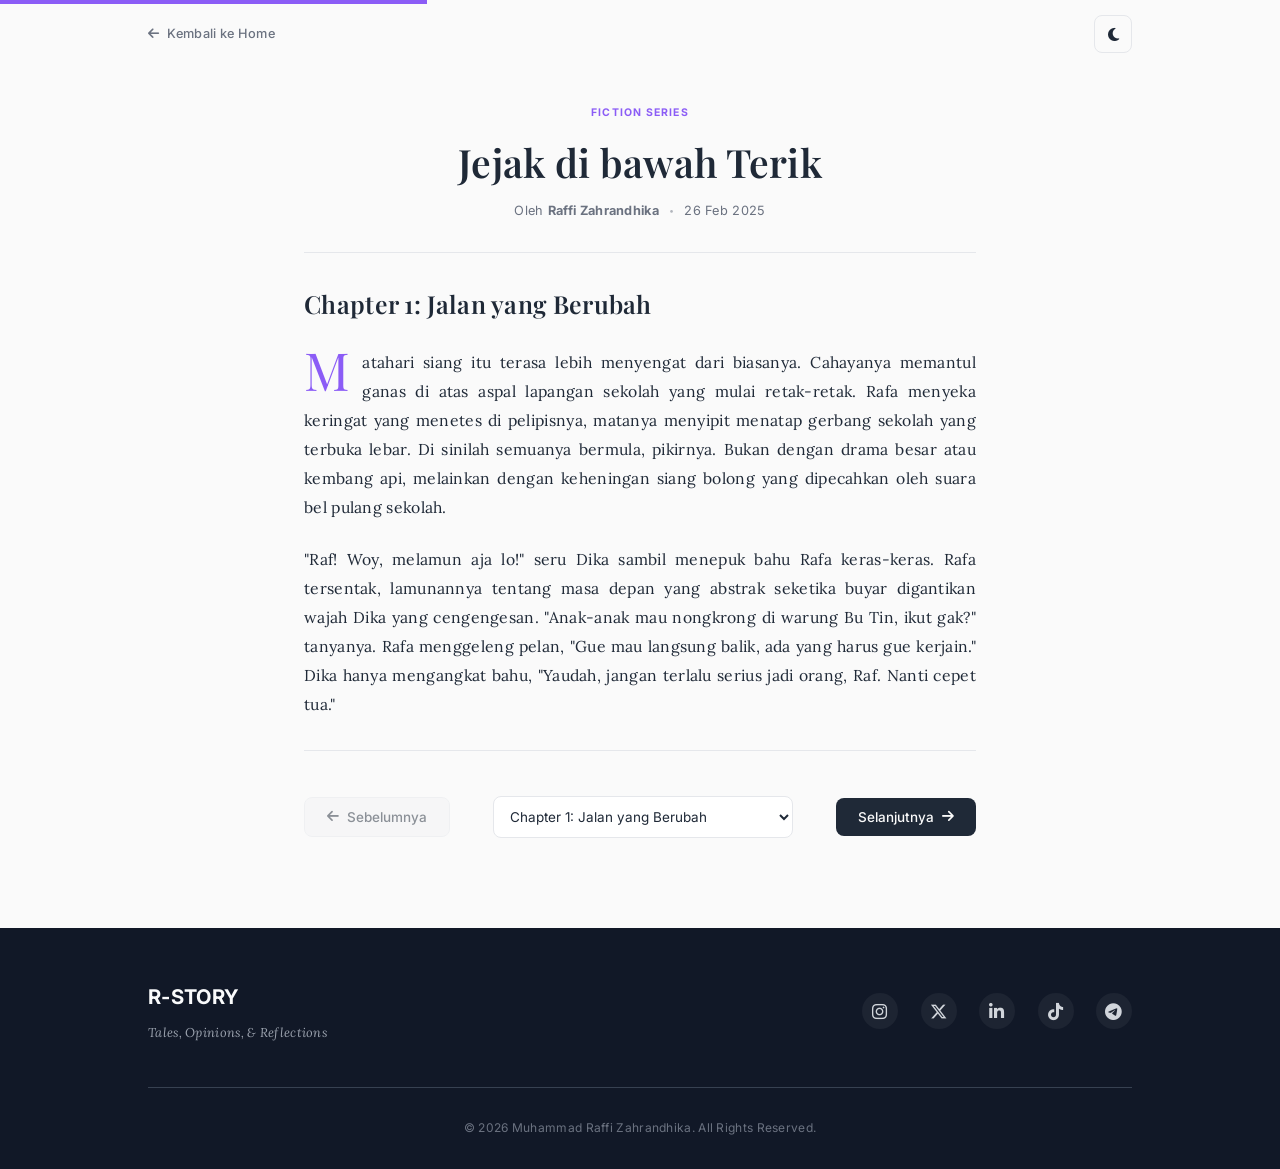
==== commit 69910a26: "Add files via upload" ====
--- a/story-1.html
+++ b/story-1.html
@@ -3,555 +3,208 @@
 <head>
     <meta charset="UTF-8">
     <meta name="viewport" content="width=device-width, initial-scale=1.0">
-    <title>Rafa dan Impian Digital | R-STORY</title>
-    <link href="https://fonts.googleapis.com/css2?family=Playfair+Display:wght@400;500;600;700&family=Merriweather:wght@300;400;700&family=Inter:wght@300;400;500;600&display=swap" rel="stylesheet">
-    <link href="https://fonts.googleapis.com/css2?family=Nunito:wght@300;400;600;700;800&display=swap" rel="stylesheet">
-    <link rel="stylesheet" href="https://cdnjs.cloudflare.com/ajax/libs/font-awesome/6.4.0/css/all.min.css">
+    <title>Jejak di bawah Terik - R-STORY</title>
+    
+    <link href="https://fonts.googleapis.com/css2?family=Inter:wght@300;400;500;600&family=Lora:ital,wght@0,400;0,500;0,600;1,400&family=Playfair+Display:ital,wght@0,400;0,600;0,700;1,400&display=swap" rel="stylesheet">
+    <link rel="stylesheet" href="https://cdnjs.cloudflare.com/ajax/libs/font-awesome/6.4.2/css/all.min.css">
+    
     <link rel="stylesheet" href="styles.css">
-    <style>
-        /* Inline CSS untuk konten cerita */
-        .story-header {
-            padding: 4rem 0 2rem 0;
-            background: linear-gradient(135deg, rgba(15, 15, 35, 0.9) 0%, rgba(26, 26, 46, 0.9) 50%, rgba(22, 33, 62, 0.9) 100%);
-            position: relative;
-            overflow: hidden;
-            text-align: center;
-        }
-
-        [data-theme="light"] .story-header {
-            background: linear-gradient(135deg, rgba(248, 250, 252, 0.9) 0%, rgba(226, 232, 240, 0.9) 50%, rgba(241, 245, 249, 0.9) 100%);
-        }
-
-        .story-header::before {
-            content: '';
-            position: absolute;
-            top: 0;
-            left: 0;
-            width: 100%;
-            height: 100%;
-            background: radial-gradient(circle at 70% 30%, rgba(139, 92, 246, 0.1) 0%, transparent 50%);
-            pointer-events: none;
-        }
-
-        .story-category {
-            display: inline-block;
-            background: rgba(139, 92, 246, 0.2);
-            color: var(--primary-purple);
-            padding: 0.4rem 1rem;
-            border-radius: 20px;
-            font-size: 0.8rem;
-            font-weight: 600;
-            margin-bottom: 1rem;
-            text-transform: uppercase;
-            letter-spacing: 0.5px;
-            font-family: var(--font-accent);
-        }
-
-        .story-title {
-            font-family: var(--font-secondary);
-            font-size: 2.5rem;
-            font-weight: 700;
-            margin-bottom: 1rem;
-            color: var(--text-primary);
-            line-height: 1.2;
-        }
-
-        .story-subtitle {
-            font-size: 1.2rem;
-            color: var(--text-secondary);
-            margin-bottom: 1.5rem;
-            font-family: var(--font-secondary);
-            font-style: italic;
-            max-width: 700px;
-            margin-left: auto;
-            margin-right: auto;
-        }
-
-        .story-meta {
-            display: flex;
-            justify-content: center;
-            gap: 2rem;
-            margin-bottom: 1.5rem;
-            font-size: 0.9rem;
-            color: var(--text-secondary);
-            font-family: var(--font-accent);
-        }
-
-        .story-date, .story-read-time {
-            display: flex;
-            align-items: center;
-            gap: 0.5rem;
-        }
-
-        /* Story Navigation */
-        .story-navigation {
-            background: var(--card-bg);
-            padding: 1rem 0;
-            border-bottom: 1px solid rgba(148, 163, 184, 0.1);
-            position: sticky;
-            top: 68px;
-            z-index: 99;
-        }
-
-        .story-nav-container {
-            display: flex;
-            justify-content: center;
-            align-items: center;
-        }
-
-        .story-chapters {
-            display: flex;
-            gap: 1rem;
-        }
-
-        .chapter-link {
-            color: var(--text-secondary);
-            text-decoration: none;
-            font-weight: 500;
-            padding: 0.5rem 1rem;
-            border-radius: 8px;
-            transition: all 0.3s ease;
-            font-size: 0.9rem;
-            font-family: var(--font-accent);
-        }
-
-        .chapter-link:hover {
-            color: var(--text-primary);
-            background: rgba(139, 92, 246, 0.1);
-        }
-
-        .chapter-link.active {
-            color: white;
-            background: var(--primary-gradient);
-        }
-
-        /* story-actions removed per request */
-
-        /* Story Content */
-        .story-content {
-            padding: 3rem 0;
-            max-width: 800px;
-            margin: 0 auto;
-        }
-
-        .chapter {
-            margin-bottom: 4rem;
-            scroll-margin-top: 120px;
-        }
-
-        .chapter-header {
-            margin-bottom: 1rem; /* reduced spacing */
-            padding-bottom: 0.6rem; /* reduced spacing */
-            border-bottom: 1px solid rgba(148, 163, 184, 0.2);
-        }
-
-        .chapter-number {
-            font-size: 0.85rem;
-            color: var(--primary-purple);
-            font-weight: 600;
-            text-transform: uppercase;
-            letter-spacing: 1px;
-            margin-bottom: 0.3rem; /* tighten gap to title */
-            font-family: var(--font-accent);
-        }
-
-        .chapter-title {
-            font-family: var(--font-secondary);
-            font-size: 1.8rem;
-            font-weight: 700;
-            color: var(--text-primary);
-            line-height: 1.3;
-        }
-
-        .chapter-content {
-            font-family: lora, serif;
-            font-size: 1.05rem;
-            line-height: 1.8;
-            color: var(--text-secondary);
-        }
-
-        .chapter-content p {
-            margin-bottom: 1.5rem;
-            text-align: justify;
-        }
-
-        .chapter-content p:first-child:first-letter {
-            font-family: var(--font-secondary);
-            font-size: 3.5rem;
-            font-weight: 700;
-            color: var(--primary-purple);
-            float: left;
-            line-height: 1;
-            margin-right: 0.5rem;
-            margin-top: 0.3rem;
-        }
-
-        /* Story Footer */
-        .story-footer {
-            background: var(--card-bg);
-            padding: 2rem;
-            border-radius: 12px;
-            margin-top: 3rem;
-            border: 1px solid rgba(148, 163, 184, 0.1);
-        }
-
-        .story-tags {
-            display: flex;
-            flex-wrap: wrap;
-            gap: 0.8rem;
-            margin-bottom: 1.5rem;
-        }
-
-        .story-tag {
-            background: rgba(139, 92, 246, 0.1);
-            color: var(--primary-purple);
-            padding: 0.4rem 1rem;
-            border-radius: 20px;
-            font-size: 0.8rem;
-            font-weight: 500;
-            font-family: var(--font-accent);
-        }
-
-        .story-share {
-            display: flex;
-            align-items: center;
-            gap: 1rem;
-        }
-
-        .share-label {
-            color: var(--text-secondary);
-            font-weight: 500;
-            font-family: var(--font-accent);
-        }
-
-        .share-icons {
-            display: flex;
-            gap: 0.8rem;
-        }
-
-        .share-icon {
-            display: flex;
-            align-items: center;
-            justify-content: center;
-            width: 36px;
-            height: 36px;
-            border-radius: 50%;
-            color: white;
-            font-size: 0.9rem;
-            transition: all 0.3s ease;
-            background: rgba(148, 163, 184, 0.1);
-            text-decoration: none;
-        }
-
-        .share-icon:hover {
-            transform: translateY(-3px);
-            background: var(--primary-gradient);
-        }
-
-        /* Responsive Design untuk Story */
-        @media (max-width: 768px) {
-            .story-title {
-                font-size: 1.9rem; /* slightly reduced */
-            }
-
-            .story-subtitle {
-                font-size: 1.05rem;
-            }
-
-            .story-navigation {
-                top: 60px;
-            }
-
-            .story-nav-container {
-                flex-direction: column;
-                gap: 0.5rem;
-            }
-
-            .story-chapters {
-                flex-wrap: wrap;
-                justify-content: center;
-            }
-
-            .chapter-title {
-                font-size: 1.4rem; /* reduced on tablet */
-            }
-
-            .story-meta {
-                flex-direction: column;
-                gap: 0.5rem;
-            }
-        }
-
-        @media (max-width: 480px) {
-            .story-title {
-                font-size: 1.6rem; /* reduce mobile title */
-            }
-
-            .chapter-title {
-                font-size: 1.1rem; /* reduce chapter title on mobile */
-            }
-
-            .chapter-content {
-                font-size: 0.95rem; /* slightly smaller for mobile */
-            }
-
-            .story-share {
-                flex-direction: column;
-                align-items: flex-start;
-                gap: 1rem;
-            }
-        }
-    </style>
 </head>
+
 <body class="rstory-body">
-    <!-- Navigation dari index.html -->
-    <nav class="rstory-nav">
-        <div class="rstory-container">
-            <div class="rstory-nav-content">
-                <div class="rstory-nav-logo">
-                    <h2>R-STORY</h2>
-                    <p class="rstory-nav-subtitle">Raffi's Space for Tales, Opinions, Reflections, and Yarns</p>
-                </div>
-                <ul class="rstory-nav-menu">
-                    <li><a href="index.html">Home</a></li>
-                    <li><a href="stories.html">Stories</a></li>
-                    <li><a href="about.html">About</a></li>
-                    <li class="theme-toggle-container">
-                        <button id="themeToggle" class="theme-toggle" aria-label="Toggle theme">
-                            <i class="fas fa-sun"></i>
-                            <i class="fas fa-moon"></i>
-                        </button>
-                    </li>
-                </ul>
-                <div class="rstory-nav-toggle">
-                    <span></span>
-                    <span></span>
-                    <span></span>
-                </div>
+    
+    <div class="reading-progress-bar" id="progressBar"></div>
+
+    <nav class="rstory-nav reader-nav">
+        <div class="rstory-container nav-container">
+            <a href="index.html" class="back-link">
+                <i class="fas fa-arrow-left"></i>
+                <span>Kembali ke Home</span>
+            </a>
+            
+            <div class="nav-actions">
+                <button id="themeToggle" class="theme-btn" aria-label="Ganti Tema">
+                    <i class="fas fa-moon"></i>
+                    <i class="fas fa-sun"></i>
+                </button>
             </div>
         </div>
     </nav>
 
-    <!-- Story Header -->
-    <header class="story-header">
-        <div class="rstory-container">
-            <span class="story-category">Tale</span>
-            <h1 class="story-title">Rafa dan Impian Digital: Menjelajahi Kode, Membangun Masa Depan</h1>
-            <p class="story-subtitle">Sebuah perjalanan inspiratif tentang seorang siswa yang menemukan passion-nya dalam dunia pemrograman dan teknologi</p>
-            <div class="story-meta">
-                <span class="story-date">
-                    <i class="far fa-calendar"></i>
-                    January 20, 2025
-                </span>
-                <span class="story-read-time">
-                    <i class="far fa-clock"></i>
-                    15 min read
-                </span>
-            </div>
-        </div>
-    </header>
-
-    <!-- Story Navigation -->
-    <nav class="story-navigation">
-        <div class="rstory-container story-nav-container">
-            <div class="story-chapters">
-                <a href="#chapter-one" class="chapter-link active">Ch. 1</a>
-                <a href="#chapter-two" class="chapter-link">Ch. 2</a>
-                <a href="#chapter-three" class="chapter-link">Ch. 3</a>
-            </div>
+    <main class="reader-section">
+        <div class="reader-container">
             
-        </div>
-    </nav>
-
-    <!-- Story Content -->
-    <main class="story-content">
-        <div class="rstory-container">
-            <!-- Chapter One -->
-            <section id="chapter-one" class="chapter">
-                <div class="chapter-header">
-                    <div class="chapter-number">Chapter One</div>
-                    <h2 class="chapter-title">Desiran Kode di Balik Layar</h2>
-                </div>
-                <div class="chapter-content">
-                    <p>Di SMA Negeri 1 Jekulo, suasana kelas yang ramai sering menjadi saksi bisu keasyikan seorang siswa bernama Rafa. Suatu siang, di antara deretan bangku dan papan tulis, perhatiannya justru terpaku pada sebuah layar laptop. Di sana, ia melihat Smart Saloku, platform digital baru yang sedang ramai dibicarakan di kalangan teman-temannya. Smart Saloku bukanlah sekadar blog sekolah biasa yang dibuat di Blogger. Oh, tidak. Ini adalah sistem manajemen digital yang canggih: lengkap dengan jadwal pelajaran interaktif dan deretan pengumuman penting.</p>
-                    
-                    <p>Rafa, yang juga akrab dengan Blogger—tempatnya mengelola blog pribadi tentang hobi dan pemikirannya—merasa ada yang janggal. Benaknya terus bertanya, "Bagaimana mungkin Blogger bisa jadi seperti ini? Setahuku, Blogger itu hanya untuk menulis artikel dan berbagi cerita, bukan sistem interaktif seperti ini!" Rasa penasaran itu bagai desiran kode yang tak henti mengusik benaknya. Setibanya di rumah, rasa penasaran itu kian menjadi-jadi. Ia mulai membayangkan apakah ia, dengan pengetahuannya yang terbatas, bisa menciptakan sesuatu yang mirip, atau bahkan lebih baik. Impian itu terasa jauh, namun benihnya sudah tertanam kuat.</p>
-                </div>
-            </section>
-
-            <!-- Chapter Two -->
-            <section id="chapter-two" class="chapter">
-                <div class="chapter-header">
-                    <div class="chapter-number">Chapter Two</div>
-                    <h2 class="chapter-title">Merangkai Jejak Digital Pertama</h2>
-                </div>
-                <div class="chapter-content">
-                    <p>Rasa ingin tahu Rafa semakin memuncak seiring dengan pengenalan Google Sites di sekolah. Platform ini diperkenalkan sebagai wadah portofolio proyek P5 (Proyek Penguatan Profil Pelajar Pancasila), dan di sanalah Rafa menemukan sebuah fitur revolusioner: kemampuan untuk menyematkan kode HTML. Penemuan ini bagaikan kilat di siang bolong, menerangi jalan yang selama ini gelap. "Jadi, ada tempat untuk menaruh kode seperti itu!" gumamnya penuh semangat. Momen itu adalah titik balik. Rafa pun terinspirasi untuk mencoba membuat kuis edukatifnya sendiri, dan Google Sites menjadi kanvas pertamanya.</p>
-                    
-                    <p>Dengan semangat membara, ia mulai merancang kuis matematika pertamanya. Tampilannya masih sangat sederhana, jauh dari kata menarik: hanya ada soal dan sebuah tombol submit. Namun, bagi Rafa, ini adalah sebuah kemenangan kecil. Ini adalah bukti bahwa ia bisa menciptakan interaktivitas menggunakan kode, sebuah kemampuan yang sebelumnya ia anggap mustahil. Proses itu memberinya keyakinan. Ia menyadari bahwa di balik tampilan sederhana itu, ada potensi besar yang bisa ia kembangkan.</p>
-                    
-                    <p>Pencariannya terus berlanjut. Rafa tak puas hanya dengan Google Sites. Ia tahu, ada lebih banyak yang bisa digali. Akhirnya, ia menemukan sebuah fakta mengejutkan: Blogger, platform yang selama ini ia gunakan untuk blog pribadinya, ternyata juga memiliki mode HTML! "Jadi, selama ini fitur ini ada di depan mata tapi tak kusadari?" pikirnya, antara terkejut dan sedikit menyesal. Sejak saat itu, Rafa memutuskan untuk memfokuskan seluruh pengembangan kuisnya di Blogger.</p>
-                    
-                    <p>Proses membuat prototipe hingga menghasilkan desain final ternyata memakan waktu yang sangat, sangat lama. Rafa harus belajar keras dari nol, memahami seluk-beluk HTML untuk membangun struktur dasar, CSS untuk mempercantik desain visual, dan JavaScript untuk menambahkan interaktivitas yang kompleks. Ia menghabiskan jam demi jam di depan layar, belajar dari berbagai sumber daring, mencoba-coba baris kode, dan tak terhitung kali menghadapi error yang membuatnya frustrasi. Setelah berminggu-minggu, bahkan berbulan-bulan, bergelut dengan setiap baris kode, Rafa akhirnya berhasil menyelesaikan prototipe awal kuis matematikanya.</p>
-                </div>
-            </section>
-
-            <!-- Chapter Three -->
-            <section id="chapter-three" class="chapter">
-                <div class="chapter-header">
-                    <div class="chapter-number">Chapter Three</div>
-                    <h2 class="chapter-title">Mimpi Guru Digital</h2>
-                </div>
-                <div class="chapter-content">
-                    <p>Hingga kini, Rafa masih terus mengisi blog kuisnya dengan soal-soal matematika. Ia tahu, ada banyak kecerdasan buatan di luar sana yang bisa membantunya membuat soal secara instan. Namun, Rafa memilih untuk tetap melakukannya secara manual. Ia bersikeras mengerjakan dan memverifikasi setiap soal satu per satu, mencari tahu mana jawaban yang benar dan salah. Baginya, ini bukan hanya tentang mengisi konten, tapi tentang memahami setiap detail, tentang menguasai materi, dan tentang proses belajar yang tak pernah berhenti.</p>
-                    
-                    <p>Rafa merasakan kebanggaan yang luar biasa atas perjalanannya ini. Ia tidak hanya berhasil menciptakan sesuatu yang berpotensi bermanfaat bagi teman-temannya di sekolah, tetapi juga menyelami dunia pemrograman web yang menarik, menantang, dan penuh potensi tak terbatas. Semua ini berawal dari percikan rasa penasaran yang dipicu oleh Smart Saloku, kemudian diperdalam melalui eksplorasinya sendiri di Google Sites, dan akhirnya berkembang pesat saat ia menemukan potensi tersembunyi di Blogger.</p>
-                    
-                    <p>Dengan hati penuh syukur dan semangat yang membara, Rafa berucap dalam hati, "Terima kasih, SMA Negeri 1 Jekulo. Terima kasih atas Smart Saloku. Kalian telah menginspirasiku untuk bermimpi lebih besar!" Mimpi-mimpi itu kini mulai terwujud.</p>
-                    
-                    <p>Ia bahkan memiliki cita-cita yang jauh melampaui blog kuis sederhana ini: suatu hari nanti, ketika ia telah menjadi seorang guru, ia ingin membangun situs webnya sendiri—sebuah platform e-learning mandiri—yang berisi bank soal matematika lengkap dengan mode tes interaktif, bukan lagi dari platform siap pakai, melainkan hasil karyanya sendiri dari nol. Ia ingin menciptakan alat pembelajaran yang benar-benar personal dan efektif untuk murid-muridnya kelak. Perjalanan Rafa baru saja dimulai, dan setiap baris kode yang ia tulis adalah jejak menuju impiannya.</p>
-                </div>
-            </section>
-
-            <!-- Story Footer -->
-            <footer class="story-footer">
-                <div class="story-tags">
-                    <span class="story-tag">Inspirasi</span>
-                    <span class="story-tag">Teknologi</span>
-                    <span class="story-tag">Pendidikan</span>
-                    <span class="story-tag">Pemrograman</span>
-                    <span class="story-tag">Inovasi</span>
-                </div>
-                <div class="story-share">
-                    <span class="share-label">Bagikan cerita ini:</span>
-                    <div class="share-icons">
-                        <a href="#" class="share-icon">
-                            <i class="fab fa-facebook-f"></i>
-                        </a>
-                        <a href="#" class="share-icon">
-                            <i class="fab fa-twitter"></i>
-                        </a>
-                        <a href="#" class="share-icon">
-                            <i class="fab fa-linkedin-in"></i>
-                        </a>
-                        <a href="#" class="share-icon">
-                            <i class="fab fa-whatsapp"></i>
-                        </a>
-                    </div>
-                </div>
-            </footer>
+            <div class="story-header">
+                <span class="story-category">Fiction Series</span>
+                <h1 class="main-title">Jejak di bawah Terik</h1>
+                <div class="story-meta">
+                    <span>Oleh <b>Raffi Zahrandhika</b></span>
+                    <span class="dot">•</span>
+                    <span id="readTime">17 Mei 2025</span>
+                </div>
+            </div>
+
+            <hr class="divider">
+
+            <article id="chapterDisplay" class="chapter-content">
+                </article>
+
+            <hr class="divider">
+
+            <div class="chapter-navigation">
+                <button id="prevBtn" class="nav-story-btn" onclick="changeChapter(-1)">
+                    <i class="fas fa-arrow-left"></i> Sebelumnya
+                </button>
+
+                <div class="chapter-select-wrapper">
+                    <select id="chapterSelect" onchange="jumpToChapter()">
+                        </select>
+                </div>
+
+                <button id="nextBtn" class="nav-story-btn primary" onclick="changeChapter(1)">
+                    Selanjutnya <i class="fas fa-arrow-right"></i>
+                </button>
+            </div>
+
         </div>
     </main>
 
-    <!-- Footer dari index.html -->
-    <footer class="rstory-footer">
+    <footer class="footer">
         <div class="rstory-container">
-            <div class="rstory-footer-content">
-                <div class="rstory-footer-main">
-                    <div class="rstory-footer-logo">
-                        <h3>R-STORY</h3>
-                        <p>Raffi's Space for Tales, Opinions, Reflections, and Yarns</p>
-                    </div>
-                    <div class="rstory-footer-links">
-                        <div class="rstory-footer-column">
-                            <h4>Quick Links</h4>
-                            <ul>
-                                <li><a href="index.html">Home</a></li>
-                                <li><a href="stories.html">Stories</a></li>
-                                <li><a href="about.html">About</a></li>
-                            </ul>
-                        </div>
-                        <div class="rstory-footer-column">
-                            <h4>Categories</h4>
-                            <ul>
-                                <li><a href="#">Tales</a></li>
-                                <li><a href="#">Opinions</a></li>
-                                <li><a href="#">Reflections</a></li>
-                                <li><a href="#">Yarns</a></li>
-                            </ul>
-                        </div>
-                    </div>
-                    <div class="rstory-social-section">
-                        <h4 class="rstory-social-title">Connect With Me</h4>
-                        <div class="rstory-social-icons">
-                            <a href="https://youtube.com/@raffizahrandhika" class="rstory-social-icon" title="YouTube">
-                                <i class="fab fa-youtube"></i>
-                            </a>
-                            <a href="https://instagram.com/raffizahrandhika" class="rstory-social-icon" title="Instagram">
-                                <i class="fab fa-instagram"></i>
-                            </a>
-                            <a href="https://t.me/raffizahrandhika" class="rstory-social-icon" title="Telegram">
-                                <i class="fab fa-telegram-plane"></i>
-                            </a>
-                            <a href="https://tiktok.com/@raffizahrandhika" class="rstory-social-icon" title="TikTok">
-                                <i class="fab fa-tiktok"></i>
-                            </a>
-                            <a href="https://x.com/mrffzd" class="rstory-social-icon" title="Twitter">
-                                <i class="fab fa-twitter"></i>
-                            </a>
-                            <a href="https://www.linkedin.com/in/muhammad-raffi-zahrandhika-7a6537378" class="rstory-social-icon" title="LinkedIn">
-                                <i class="fab fa-linkedin-in"></i>
-                            </a>
-                        </div>
-                    </div>
-                </div>
-            </div>
-            <div class="rstory-copyright">
-                <p>© 2025 Muhammad Raffi Zahrandhika. All rights reserved.</p>
+            <div class="footer-top">
+                <div class="footer-brand">
+                    <h3>R-STORY</h3>
+                    <p>Tales, Opinions, & Reflections</p>
+                </div>
+                
+                <div class="footer-social">
+                    <a href="https://instagram.com/raffizahrandhika" target="_blank" aria-label="Instagram">
+                        <i class="fab fa-instagram"></i>
+                    </a>
+                    <a href="https://x.com/mrffzd" target="_blank" aria-label="Twitter">
+                        <i class="fab fa-x-twitter"></i>
+                    </a>
+                    <a href="https://linkedin.com/in/muhammad-raffi-zahrandhika-7a6537378" target="_blank" aria-label="LinkedIn">
+                        <i class="fab fa-linkedin-in"></i>
+                    </a>
+                    <a href="https://tiktok.com/@raffizahrandhika" target="_blank" aria-label="TikTok">
+                        <i class="fab fa-tiktok"></i>
+                    </a>
+                    <a href="https://t.me/raffizahrandhika" target="_blank" aria-label="Telegram">
+                        <i class="fab fa-telegram-plane"></i>
+                    </a>
+                </div>
+            </div>
+            
+            <div class="footer-bottom">
+                <p>&copy; 2026 Muhammad Raffi Zahrandhika. All Rights Reserved.</p>
             </div>
         </div>
     </footer>
 
+    <script src="script.js"></script>
+
     <script>
-        // Chapter Navigation
-        const chapterLinks = document.querySelectorAll('.chapter-link');
-        const chapters = document.querySelectorAll('.chapter');
-
-        chapterLinks.forEach(link => {
-            link.addEventListener('click', function(e) {
-                e.preventDefault();
-                
-                // Remove active class from all links
-                chapterLinks.forEach(l => l.classList.remove('active'));
-                
-                // Add active class to clicked link
-                this.classList.add('active');
-                
-                // Get target chapter
-                const targetId = this.getAttribute('href');
-                const targetChapter = document.querySelector(targetId);
-                
-                // Scroll to target chapter
-                if (targetChapter) {
-                    targetChapter.scrollIntoView({
-                        behavior: 'smooth',
-                        block: 'start'
-                    });
-                }
+        // --- DATA CERITA ---
+        const storyData = [
+            {
+                title: "Chapter 1: Jalan yang Berubah",
+                date: "26 Feb 2025",
+                content: `
+                    <p>Matahari siang itu terasa lebih menyengat dari biasanya. Cahayanya memantul ganas di atas aspal lapangan sekolah yang mulai retak-retak. Rafa menyeka keringat yang menetes di pelipisnya, matanya menyipit menatap gerbang sekolah yang terbuka lebar. Di sinilah semuanya bermula, pikirnya. Bukan dengan drama besar atau kembang api, melainkan dengan keheningan siang bolong yang dipecahkan oleh suara bel pulang sekolah.</p>
+                    <p>"Raf! Woy, melamun aja lo!" seru Dika sambil menepuk bahu Rafa keras-keras. Rafa tersentak, lamunannya tentang masa depan yang abstrak seketika buyar digantikan wajah Dika yang cengengesan. "Anak-anak mau nongkrong di warung Bu Tin, ikut gak?" tanyanya. Rafa menggeleng pelan, "Gue mau langsung balik, ada yang harus gue kerjain." Dika hanya mengangkat bahu, "Yaudah, jangan terlalu serius jadi orang, Raf. Nanti cepet tua."</p>
+                `
+            },
+            {
+                title: "Chapter 2: Melangkah Sendiri",
+                date: "05 Mar 2025",
+                content: `
+                    <p>Perjalanan pulang selalu menjadi momen favorit Rafa. Di dalam angkot yang berdesak-desakan, ia justru menemukan kesendiriannya. Ia mengamati orang-orang: ibu-ibu yang sibuk menghitung belanjaan, bapak tua yang tertidur dengan mulut terbuka, dan anak kecil yang menangis minta es krim. Bagi Rafa, mereka adalah potongan-potongan cerita yang belum selesai ditulis.</p>
+                    <p>Ia mengeluarkan buku catatan kecil dari tasnya. Di sana, ia mulai menuliskan apa yang ia lihat. "Bayang-bayang siang tidak pernah berbohong," tulisnya. "Ia selalu jatuh tepat di tempat kita berdiri, mengingatkan bahwa lari dari kenyataan itu percuma." Pena hitamnya menari-nari di atas kertas, mengabaikan guncangan angkot yang melewati jalan berlubang. Bagi Rafa, dunia ini terlalu bising jika tidak diredam dengan tulisan.</p>
+                `
+            },
+            {
+                title: "Chapter 3: Langit Masih Sama",
+                date: "12 Mar 2025",
+                content: `
+                    <p>Sampai di rumah, langit mulai berubah warna menjadi jingga keunguan. Rafa duduk di teras, menatap perubahan warna langit yang perlahan namun pasti. Ada rasa lelah yang aneh menyergap dadanya. Bukan lelah fisik, melainkan lelah memikirkan "mau jadi apa" setelah lulus nanti. Pertanyaan itu seperti hantu yang terus membayangi setiap langkah kakinya di bawah terik matahari.</p>
+                    <p>Tiba-tiba ponselnya bergetar. Sebuah pesan masuk dari nomor tak dikenal. Isinya singkat namun cukup membuat jantung Rafa berdegup kencang: "Tulisanmu di mading sekolah... aku suka. Jangan berhenti." Rafa tersenyum tipis. Mungkin, hanya mungkin, jejak-jejak kecil yang ia buat di bawah terik matahari ini tidak sia-sia. Senja itu menutup hari dengan sebuah harapan baru.</p>
+                `
+            }
+        ];
+
+        // --- LOGIC NAVIGASI ---
+        let currentChapter = 0;
+        const STORY_KEY = 'rstory-progress-story1';
+
+        const display = document.getElementById('chapterDisplay');
+        const select = document.getElementById('chapterSelect');
+        const prevBtn = document.getElementById('prevBtn');
+        const nextBtn = document.getElementById('nextBtn');
+        const progressBar = document.getElementById('progressBar');
+
+        document.addEventListener('DOMContentLoaded', () => {
+            loadProgress();
+            populateDropdown();
+            renderChapter(currentChapter);
+        });
+
+        function loadProgress() {
+            const saved = localStorage.getItem(STORY_KEY);
+            if (saved !== null) currentChapter = parseInt(saved);
+        }
+
+        function saveProgress() {
+            localStorage.setItem(STORY_KEY, currentChapter);
+        }
+
+        function populateDropdown() {
+            storyData.forEach((chapter, index) => {
+                const option = document.createElement('option');
+                option.value = index;
+                option.text = chapter.title;
+                select.appendChild(option);
             });
-        });
-
-        // Update active chapter based on scroll position
-        window.addEventListener('scroll', () => {
-            let current = '';
-            
-            chapters.forEach(chapter => {
-                const chapterTop = chapter.offsetTop;
-                const chapterHeight = chapter.clientHeight;
-                
-                if (scrollY >= (chapterTop - 150)) {
-                    current = chapter.getAttribute('id');
-                }
-            });
-            
-            chapterLinks.forEach(link => {
-                link.classList.remove('active');
-                if (link.getAttribute('href') === `#${current}`) {
-                    link.classList.add('active');
-                }
-            });
-        });
+        }
+
+        function renderChapter(index) {
+            const chapter = storyData[index];
+            display.innerHTML = `
+                <h2 class="chapter-title">${chapter.title}</h2>
+                <div class="chapter-text">${chapter.content}</div>
+            `;
+            // Set publish date in header
+            const headerDate = document.getElementById('readTime');
+            if (headerDate && chapter.date) headerDate.textContent = chapter.date;
+            select.value = index;
+            prevBtn.disabled = index === 0;
+            if (index === 0) prevBtn.classList.add('disabled'); else prevBtn.classList.remove('disabled');
+
+            if (index === storyData.length - 1) {
+                nextBtn.innerHTML = 'Selesai <i class="fas fa-check"></i>';
+            } else {
+                nextBtn.innerHTML = 'Selanjutnya <i class="fas fa-arrow-right"></i>';
+                nextBtn.disabled = false;
+            }
+
+            const progress = ((index + 1) / storyData.length) * 100;
+            progressBar.style.width = `${progress}%`;
+            window.scrollTo({ top: 0, behavior: 'smooth' });
+            saveProgress();
+        }
+
+        function changeChapter(direction) {
+            const newIndex = currentChapter + direction;
+            if (newIndex >= 0 && newIndex < storyData.length) {
+                currentChapter = newIndex;
+                renderChapter(currentChapter);
+            }
+        }
+
+        function jumpToChapter() {
+            currentChapter = parseInt(select.value);
+            renderChapter(currentChapter);
+        }
     </script>
-    <script src="script.js"></script>
 </body>
 </html>
--- a/styles.css
+++ b/styles.css
@@ -1,1226 +1,1369 @@
-/* Base Styles */
-@import url('https://fonts.googleapis.com/css2?family=Lora:wght@400;700&display=swap');
-
+/* --- 1. SETUP & VARIABLES --- */
 :root {
-    --primary-purple: #8B5CF6;
-    --purple-light: #A78BFA;
-    --purple-dark: #7C3AED;
-    --primary-gradient: linear-gradient(135deg, var(--primary-purple) 0%, var(--purple-light) 100%);
-    --accent-gradient: linear-gradient(135deg, var(--purple-light), var(--primary-purple));
-    --dark-bg: linear-gradient(135deg, #0f0f23 0%, #1a1a2e 50%, #16213e 100%);
-    --light-bg: linear-gradient(135deg, #f8fafc 0%, #e2e8f0 100%);
-    --card-bg-dark: linear-gradient(135deg, #1e1b2e 0%, #2d2b42 100%);
-    --card-bg-light: linear-gradient(135deg, #ffffff 0%, #f1f5f9 100%);
-    --text-dark: #0f172a;
-    --text-light: #f8fafc;
-    --text-muted-dark: #94a3b8;
-    --text-muted-light: #64748b;
-    --hover-glow: 0 0 30px rgba(139, 92, 246, 0.3);
-    --font-primary: 'Lora', serif;
-    --font-secondary: 'Playfair Display', serif;
-    --font-accent: 'Nunito', sans-serif;
-}
-
-/* Light Theme Variables */
-[data-theme="light"] {
-    --bg-primary: var(--light-bg);
-    --text-primary: var(--text-dark);
-    --text-secondary: var(--text-muted-light);
-    --card-bg: var(--card-bg-light);
-    --nav-bg: linear-gradient(135deg, #ffffff 0%, #f1f5f9 100%);
-    --footer-bg: #ffffff;
-    --footer-text: var(--text-dark);
-    --footer-muted: var(--text-muted-light);
-    --footer-border: rgba(148, 163, 184, 0.2);
-    --toggle-bg: #e2e8f0;
-    --toggle-knob: #ffffff;
-    --toggle-border: #cbd5e1;
-    --story-image-bg: linear-gradient(135deg, #f1f5f9 0%, #e2e8f0 100%);
-    --category-bg: rgba(139, 92, 246, 0.1);
-    --category-text: #7c3aed;
-}
-
-/* Dark Theme Variables */
+    /* Colors - Elegant Purple Palette */
+    --primary: #8B5CF6;
+    --primary-dark: #7C3AED;
+    --primary-light: #DDD6FE;
+
+    /* Backgrounds & Text (Light Mode Default) */
+    --bg-body: #FAFAFA;
+    --bg-surface: #FFFFFF;
+    --bg-surface-2: #F3F4F6;
+    --text-main: #1F2937;
+    --text-muted: #6B7280;
+    --border: #E5E7EB;
+
+    /* Typography */
+    --font-heading: 'Playfair Display', serif;
+    --font-body: 'Lora', serif;
+    --font-ui: 'Inter', sans-serif;
+
+    /* Shadow */
+    --shadow-sm: 0 1px 2px rgba(0, 0, 0, 0.05);
+    --shadow-md: 0 4px 6px -1px rgba(0, 0, 0, 0.1);
+    --shadow-lg: 0 10px 15px -3px rgba(0, 0, 0, 0.1);
+}
+
+/* Dark Mode Variables */
 [data-theme="dark"] {
-    --bg-primary: var(--dark-bg);
-    --text-primary: var(--text-light);
-    --text-secondary: var(--text-muted-dark);
-    --card-bg: var(--card-bg-dark);
-    --nav-bg: linear-gradient(135deg, #1e1b2e 0%, #2d2b42 100%);
-    --footer-bg: #0f172a;
-    --footer-text: var(--text-light);
-    --footer-muted: var(--text-muted-dark);
-    --footer-border: rgba(148, 163, 184, 0.1);
-    --toggle-bg: #475569;
-    --toggle-knob: #1e293b;
-    --toggle-border: #64748b;
-    --story-image-bg: linear-gradient(135deg, #1a0b2e 0%, #2d1b69 100%);
-    --category-bg: rgba(167, 139, 250, 0.1);
-    --category-text: #a78bfa;
-}
-
-body {
+    --bg-body: #111827;
+    --bg-surface: #1F2937;
+    --bg-surface-2: #374151;
+    --text-main: #F9FAFB;
+    --text-muted: #9CA3AF;
+    --border: #374151;
+    --shadow-sm: 0 1px 2px rgba(0, 0, 0, 0.3);
+    --shadow-md: 0 4px 6px -1px rgba(0, 0, 0, 0.3);
+}
+
+/* Reset */
+* {
+    box-sizing: border-box;
     margin: 0;
     padding: 0;
-    box-sizing: border-box;
-}
-
-.rstory-body {
-    font-family: var(--font-primary);
-    background: var(--bg-primary);
-    min-height: 100vh;
-    color: var(--text-primary);
-    line-height: 1.6;
-    transition: background 0.3s ease, color 0.3s ease;
-}
-
+}
+
+html {
+    scroll-behavior: smooth;
+    font-size: 15px;
+}
+
+body {
+    background-color: var(--bg-body);
+    color: var(--text-main);
+    font-family: var(--font-body);
+    line-height: 1.7;
+    transition: background-color 0.3s, color 0.3s;
+    overflow-x: hidden;
+    letter-spacing: 0.3px;
+}
+
+/* Container Utility */
 .rstory-container {
-    max-width: 1200px;
+    max-width: 1024px;
     margin: 0 auto;
     padding: 0 20px;
 }
 
-/* Navigation */
+/* Buttons */
+.btn {
+    display: inline-block;
+    padding: 11px 26px;
+    border-radius: 8px;
+    font-family: var(--font-ui);
+    font-weight: 500;
+    text-decoration: none;
+    transition: all 0.3s ease;
+    font-size: 0.9rem;
+    border: none;
+    cursor: pointer;
+}
+
+.btn-primary {
+    background-color: var(--text-main);
+    color: var(--bg-body);
+    box-shadow: none;
+}
+
+.btn-primary:hover {
+    background-color: var(--primary);
+    color: white;
+    transform: translateY(-2px);
+    box-shadow: 0 4px 12px rgba(139, 92, 246, 0.25);
+}
+
+.btn-outline {
+    background: transparent;
+    border: 1px solid var(--text-main);
+    color: var(--text-main);
+    margin-left: 10px;
+}
+
+.btn-outline:hover {
+    border-color: var(--primary);
+    color: var(--primary);
+    background: rgba(139, 92, 246, 0.05);
+}
+
+/* --- 2. NAVIGATION --- */
 .rstory-nav {
-    background: var(--nav-bg);
-    box-shadow: 0 4px 20px rgba(0, 0, 0, 0.1);
     position: sticky;
     top: 0;
-    z-index: 100;
-    padding: 0.5rem 0;
-    transition: background 0.3s ease;
-}
-
-.rstory-nav-content {
+    z-index: 1000;
+    background: rgba(var(--bg-body), 0.85);
+    /* Sedikit transparan */
+    backdrop-filter: blur(12px);
+    -webkit-backdrop-filter: blur(12px);
+    border-bottom: 1px solid var(--border);
+    padding: 1rem 0;
+}
+
+.nav-container {
     display: flex;
     justify-content: space-between;
     align-items: center;
 }
 
-.rstory-nav-logo h2 {
-    font-family: var(--font-secondary);
-    font-weight: 700;
-    color: var(--text-primary);
-    font-size: 1.5rem;
-    margin: 0;
-}
-
-.rstory-nav-subtitle {
-    font-family: var(--font-primary);
-    font-size: 0.8rem;
-    color: var(--text-secondary);
-    margin: 0;
-    font-weight: 300;
-}
-
-.rstory-nav-menu {
+.nav-logo h2 {
+    font-family: var(--font-ui);
+    font-weight: 800;
+    font-size: 1.4rem;
+    color: var(--text-main);
+    letter-spacing: -0.5px;
+}
+
+.nav-logo {
+    text-decoration: none;
+}
+
+.nav-right {
+    display: flex;
+    align-items: center;
+    gap: 2rem;
+}
+
+.nav-links {
     display: flex;
     gap: 2rem;
     list-style: none;
-    margin: 0;
-    padding: 0;
-    align-items: center;
-}
-
-.rstory-nav-menu a {
-    font-family: var(--font-accent);
-    color: var(--text-primary);
+}
+
+.nav-links a {
     text-decoration: none;
+    color: var(--text-muted);
+    font-family: var(--font-ui);
     font-weight: 500;
-    padding: 0.5rem 0;
-    position: relative;
+    font-size: 0.85rem;
     transition: color 0.2s;
-}
-
-.rstory-nav-menu a::after {
-    content: '';
-    position: absolute;
-    width: 100%;
-    height: 2px;
-    bottom: 0;
-    left: 0;
-    background: var(--primary-gradient);
-    transform: scaleX(0);
-    transform-origin: bottom right;
-    transition: transform 0.3s ease;
-}
-
-.rstory-nav-menu a:hover {
-    color: var(--text-primary);
-}
-
-.rstory-nav-menu a:hover::after {
-    transform: scaleX(1);
-    transform-origin: bottom left;
-}
-
-/* Navigation Active State */
-.rstory-nav-menu a.active {
-    color: var(--text-primary);
-    font-weight: 700;
-}
-
-.rstory-nav-menu a.active::after {
-    transform: scaleX(1);
-    transform-origin: bottom left;
-}
-
-/* Theme Toggle */
-.theme-toggle-container {
-    margin-left: 1rem;
-}
-
-.theme-toggle {
-    background: var(--primary-gradient);
-    border: none;
-    width: 60px;
-    height: 30px;
-    border-radius: 50px;
-    display: flex;
-    align-items: center;
-    padding: 0 5px;
+    letter-spacing: 0.2px;
+}
+
+.nav-links a:hover,
+.nav-links a.active {
+    color: var(--primary);
+}
+
+.nav-actions {
+    display: flex;
+    align-items: center;
+    gap: 1rem;
+}
+
+.theme-btn {
+    background: transparent;
+    border: 1px solid var(--border);
+    color: var(--text-main);
+    width: 38px;
+    height: 38px;
+    border-radius: 8px;
     cursor: pointer;
-    transition: all 0.3s ease;
-    box-shadow: 0 2px 10px rgba(0, 0, 0, 0.2);
-    position: relative;
-    overflow: hidden;
-}
-
-.theme-toggle::before {
-    content: '';
-    position: absolute;
-    width: 22px;
-    height: 22px;
-    border-radius: 50%;
-    background: white;
-    transition: all 0.3s ease;
-    left: 4px;
-    z-index: 1;
-}
-
-[data-theme="dark"] .theme-toggle::before {
-    transform: translateX(0);
-}
-
-[data-theme="light"] .theme-toggle::before {
-    transform: translateX(30px);
-}
-
-.theme-toggle i {
-    position: absolute;
-    font-size: 14px;
-    transition: all 0.3s ease;
-    z-index: 2;
-}
-
-/* Matahari di kiri - warna putih */
-.theme-toggle .fa-sun {
-    right: 8px;
-    color: var(--purple-dark);
-}
-
-/* Bulan di kanan - warna putih */
-.theme-toggle .fa-moon {
-    left: 10px;
-    color: var(--purple-dark);
-}
-
-.theme-toggle:hover {
-    transform: scale(1.05);
-    box-shadow: 0 4px 15px rgba(0, 0, 0, 0.3);
-}
-
-.rstory-nav-toggle {
+    display: flex;
+    align-items: center;
+    justify-content: center;
+    transition: all 0.2s;
+    font-size: 1rem;
+}
+
+.theme-btn:hover {
+    background: var(--bg-surface-2);
+    border-color: var(--primary);
+}
+
+/* Hide Icons based on theme */
+[data-theme="light"] .fa-sun {
+    display: none;
+}
+
+[data-theme="dark"] .fa-moon {
+    display: none;
+}
+
+.hamburger {
     display: none;
     flex-direction: column;
+    gap: 6px;
     cursor: pointer;
-    z-index: 101;
+}
+
+.hamburger span {
+    width: 25px;
+    height: 2px;
+    background-color: var(--text-main);
+    transition: 0.3s;
+}
+
+/* --- 3. HERO SECTION --- */
+.hero-section {
+    padding: 3.5rem 0 5rem 0;
+    min-height: 75vh;
+    display: flex;
+    align-items: center;
     position: relative;
-}
-
-.rstory-nav-toggle span {
-    width: 25px;
-    height: 3px;
-    background: var(--text-primary);
-    margin: 3px 0;
-    transition: 0.3s;
-}
-
-/* Hero Section - SIMPLE IMAGE */
-.rstory-hero {
-    padding: 6rem 0 4rem 0;
-    background: var(--bg-primary);
-    position: relative;
+    background: linear-gradient(135deg, var(--bg-body) 0%, rgba(139, 92, 246, 0.15) 50%, var(--bg-body) 100%);
     overflow: hidden;
-    transition: background 0.3s ease;
-}
-
-.rstory-hero::before {
-    content: '';
-    position: absolute;
-    top: 0;
-    left: 0;
-    width: 100%;
-    height: 100%;
-    background: radial-gradient(circle at 70% 30%, rgba(167, 139, 250, 0.1) 0%, transparent 50%);
-    pointer-events: none;
-}
-
-.rstory-hero-content {
-    display: flex;
-    align-items: center;
-    justify-content: space-between;
-    gap: 3rem;
-}
-
-.rstory-hero-text {
-    flex: 1;
-}
-
-.rstory-hero-title {
-    font-family: var(--font-secondary);
-    font-size: 3rem;
-    font-weight: 700;
-    margin-bottom: 1rem;
-    color: var(--text-primary);
-}
-
-.rstory-hero-title span {
-    background: var(--primary-gradient);
-    -webkit-background-clip: text;
-    -webkit-text-fill-color: transparent;
-    background-clip: text;
-}
-
-.rstory-hero-subtitle {
-    font-family: var(--font-accent);
-    font-size: 1.5rem;
-    color: var(--text-secondary);
-    margin-bottom: 1.5rem;
-}
-
-.rstory-hero-description {
-    font-size: 1.1rem;
-    color: var(--text-secondary);
-    margin-bottom: 2rem;
-    max-width: 500px;
-    line-height: 1.7;
-    text-align: justify;
-}
-
-.rstory-hero-buttons {
-    display: flex;
-    gap: 1rem;
-}
-
-.rstory-hero-btn {
-    display: inline-block;
-    padding: 0.8rem 1.8rem;
-    border-radius: 12px;
-    text-decoration: none;
-    font-weight: 600;
-    font-size: 1rem;
-    transition: all 0.3s ease;
-    border: none;
-    cursor: pointer;
-    font-family: var(--font-accent);
-}
-
-.rstory-hero-btn-primary {
-    background: var(--primary-gradient);
-    color: white;
-    box-shadow: 0 6px 20px rgba(167, 139, 250, 0.3);
-}
-
-.rstory-hero-btn-primary:hover {
-    background: linear-gradient(135deg, #7c3aed, #6d28d9, #5b21b6);
-    transform: translateY(-3px);
-    box-shadow: 0 10px 25px rgba(167, 139, 250, 0.4);
-}
-
-.rstory-hero-btn-secondary {
-    background: transparent;
-    color: var(--primary-purple);
-    border: 2px solid var(--primary-purple);
-}
-
-.rstory-hero-btn-secondary:hover {
-    background: rgba(167, 139, 250, 0.1);
-    transform: translateY(-3px);
-}
-
-/* HERO IMAGE - SIMPLE STYLING SEPERTI R-QUEST */
-.rstory-hero-image {
-    flex: 0 0 300px;
-    display: flex;
-    justify-content: center;
-    align-items: center;
-}
-
-.rstory-hero-img {
-    width: 100%;
-    max-width: 280px;
-    height: auto;
-    transition: transform 0.3s ease;
-}
-
-.rstory-hero-img:hover {
-    transform: scale(1.05);
-}
-
-/* Stories Section */
-.rstory-stories {
-    padding: 5rem 0;
-    background: var(--bg-primary);
-    transition: background 0.3s ease;
-}
-
-.rstory-stories-grid {
-    display: grid;
-    grid-template-columns: repeat(auto-fit, minmax(350px, 1fr));
-    gap: 2.5rem;
-}
-
-.rstory-story-card {
-    background: var(--card-bg);
-    border-radius: 20px;
-    overflow: hidden;
-    box-shadow: 0 10px 30px rgba(0, 0, 0, 0.1);
-    transition: all 0.4s ease;
-    border: 1px solid rgba(196, 181, 253, 0.1);
-    position: relative;
-}
-
-.rstory-story-card::before {
+}
+
+.hero-section::before {
     content: '';
     position: absolute;
     top: 0;
     left: 0;
     right: 0;
-    height: 6px;
-    background: var(--primary-gradient);
-    border-radius: 20px 20px 0 0;
+    bottom: 0;
+    background-image: 
+        linear-gradient(rgba(139, 92, 246, 0.08) 1px, transparent 1px),
+        linear-gradient(90deg, rgba(139, 92, 246, 0.08) 1px, transparent 1px);
+    background-size: 40px 40px;
+    background-position: 0 0, 0 0;
+    pointer-events: none;
     z-index: 1;
 }
 
-.rstory-story-card:hover {
-    transform: translateY(-10px);
-    box-shadow: 0 20px 40px rgba(0, 0, 0, 0.15), var(--hover-glow);
-}
-
-.rstory-story-image {
-    height: 200px;
-    background: var(--story-image-bg);
-    display: flex;
-    align-items: center;
+.hero-container {
+    display: grid;
+    grid-template-columns: 1.15fr 1fr;
+    gap: 3.5rem;
+    align-items: center;
+    position: relative;
+    z-index: 2;
+}
+
+.badge {
+    display: inline-block;
+    padding: 5px 12px;
+    background: var(--primary-light);
+    color: var(--primary-dark);
+    border-radius: 6px;
+    font-family: var(--font-ui);
+    font-size: 0.7rem;
+    font-weight: 700;
+    margin-bottom: 1.5rem;
+    letter-spacing: 0.5px;
+}
+
+.hero-title {
+    font-family: var(--font-heading);
+    font-size: 2.8rem;
+    line-height: 1.2;
+    margin-bottom: 1.5rem;
+    color: var(--text-main);
+    font-weight: 600;
+}
+
+.hero-desc {
+    font-size: 1rem;
+    color: var(--text-muted);
+    margin-bottom: 2.5rem;
+    max-width: 85%;
+    line-height: 1.7;
+}
+
+.hero-cta {
+    display: flex;
+    gap: 1rem;
+    margin-top: 2.5rem;
+}
+
+.hero-visual {
+    position: relative;
+    display: flex;
     justify-content: center;
+}
+
+.profile-img {
+    width: 100%;
+    max-width: 360px;
+    border-radius: 16px;
     position: relative;
+    z-index: 2;
+    box-shadow: none;
+    filter: grayscale(5%) contrast(100%);
+    transition: transform 0.3s ease;
+}
+
+.profile-img:hover {
+    transform: translateY(-4px);
+}
+
+/* --- 4. SERIES SECTION --- */
+.series-section {
+    padding: 5rem 0;
+    border-top: 1px solid var(--border);
+}
+
+.section-header {
+    text-align: center;
+    margin-bottom: 4rem;
+}
+
+.subtitle {
+    font-family: var(--font-ui);
+    text-transform: uppercase;
+    letter-spacing: 1.5px;
+    font-size: 0.75rem;
+    color: var(--primary);
+    font-weight: 700;
+}
+
+.title {
+    font-family: var(--font-heading);
+    font-size: 2.2rem;
+    margin-top: 0.5rem;
+    font-weight: 600;
+}
+
+/* Card Styling */
+.story-card {
+    background: var(--bg-surface);
+    border: 1px solid var(--border);
+    border-radius: 12px;
+    padding: 2.25rem;
+    box-shadow: none;
+    transition: all 0.3s cubic-bezier(0.4, 0, 0.2, 1);
+    margin-bottom: 3rem;
+}
+
+.story-card:hover {
+    box-shadow: var(--shadow-md);
+    border-color: var(--primary);
+    transform: translateY(-2px);
+    background: var(--bg-surface);
+}
+
+.card-grid {
+    display: grid;
+    grid-template-columns: 1fr;
+    gap: 2.5rem;
+}
+
+.card-visual {
+    display: none;
+}
+.book-cover {
+    width: 100%;
+    aspect-ratio: 2/3;
+    background: linear-gradient(135deg, var(--primary) 0%, var(--primary-dark) 100%);
+    border-radius: 12px;
+    display: flex;
+    flex-direction: column;
+    align-items: center;
+    justify-content: center;
+    text-align: center;
+    color: white;
+    padding: 1.5rem;
+    box-shadow: 0 4px 12px rgba(124, 58, 237, 0.15);
+    transition: transform 0.3s ease;
+}
+
+.book-cover:hover {
+    transform: translateY(-4px);
+}
+
+.sun-icon {
+    font-size: 2.8rem;
+    margin-bottom: 1rem;
+    opacity: 0.8;
+}
+
+.cover-text h3 {
+    font-family: var(--font-heading);
+    font-size: 1.3rem;
+    line-height: 1.25;
+    margin-bottom: 0.5rem;
+    font-weight: 600;
+}
+
+.cover-text span {
+    font-family: var(--font-ui);
+    font-size: 0.75rem;
+    letter-spacing: 0.8px;
+    opacity: 0.85;
+    font-weight: 500;
+}
+
+/* Metadata */
+.meta-tags {
+    margin-bottom: 1rem;
+    display: flex;
+    gap: 8px;
+    flex-wrap: wrap;
+    margin-top: 0.5rem;
+}
+
+.tag {
+    font-family: var(--font-ui);
+    font-size: 0.7rem;
+    background: var(--bg-surface-2);
+    padding: 4px 10px;
+    border-radius: 6px;
+    color: var(--text-muted);
+    font-weight: 500;
+}
+
+.status {
+    font-family: var(--font-ui);
+    font-size: 0.7rem;
+    color: var(--primary);
+    font-weight: 700;
+    padding: 4px 0;
+    letter-spacing: 0.5px;
+}
+
+.status.completed {
+    color: #10b981;
+}
+
+.story-title {
+    font-family: var(--font-heading);
+    font-size: 1.8rem;
+    margin-bottom: 1rem;
+    font-weight: 600;
+}
+
+.story-synopsis {
+    font-size: 0.95rem;
+    color: var(--text-muted);
+    margin-bottom: 2rem;
+    line-height: 1.8;
+}
+
+/* Accordion */
+.accordion-btn {
+    width: 100%;
+    background: transparent;
+    border: 1px solid var(--border);
+    padding: 1rem;
+    border-radius: 8px;
+    display: flex;
+    justify-content: space-between;
+    align-items: center;
+    cursor: pointer;
+    font-family: var(--font-ui);
+    font-weight: 500;
+    color: var(--text-main);
+    transition: all 0.2s;
+    font-size: 0.95rem;
+}
+
+.accordion-btn:hover {
+    background: var(--bg-surface-2);
+    border-color: var(--primary);
+}
+
+.accordion-btn i {
+    transition: transform 0.3s;
+}
+
+.accordion-btn.active i {
+    transform: rotate(180deg);
+}
+
+.chapter-list {
+    display: none;
+    /* Hidden by default */
+    margin-top: 1rem;
+    animation: slideDown 0.3s ease-out;
+}
+
+.chapter-list.show {
+    display: block;
+}
+
+.chapter-item {
+    display: flex;
+    align-items: center;
+    padding: 11px 0;
+    border-bottom: 1px solid var(--border);
+    text-decoration: none;
+    color: var(--text-muted);
+    transition: all 0.2s;
+    font-size: 0.9rem;
+}
+
+.chapter-item:hover {
+    color: var(--primary);
+    padding-left: 8px;
+}
+
+.ch-num {
+    font-family: var(--font-ui);
+    font-weight: 700;
+    width: 40px;
+    color: var(--text-muted);
+    opacity: 0.6;
+}
+
+.ch-title {
+    font-family: var(--font-ui);
+    font-weight: 500;
+    flex: 1;
+    font-size: 0.9rem;
+}
+
+.ch-time {
+    font-family: var(--font-ui);
+    font-size: 0.75rem;
+    opacity: 0.6;
+    color: var(--text-muted);
+}
+
+/* --- 5. ABOUT SECTION --- */
+.about-section {
+    padding: 5rem 0;
+    background: var(--bg-surface-2);
+    text-align: center;
+}
+
+.about-content {
+    max-width: 700px;
+    margin: 0 auto;
+}
+
+.about-text p {
+    margin-bottom: 1.4rem;
+    font-size: 1rem;
+    color: var(--text-muted);
+    line-height: 1.8;
+}
+
+.signature {
+    font-family: var(--font-heading);
+    font-size: 1.5rem;
+    margin-top: 2rem;
+    color: var(--primary);
+    font-style: italic;
+}
+
+/* --- 6. FOOTER --- */
+.footer {
+    background: #111827;
+    color: #F9FAFB;
+    padding: 3.5rem 0 2rem 0;
+}
+
+.footer-top {
+    display: flex;
+    justify-content: space-between;
+    align-items: center;
+    margin-bottom: 3rem;
+    flex-wrap: wrap;
+    gap: 2rem;
+}
+
+.footer-brand h3 {
+    font-family: var(--font-ui);
+    font-size: 1.35rem;
+    margin-bottom: 0.5rem;
+    font-weight: 700;
+}
+
+.footer-brand p {
+    font-size: 0.85rem;
+    color: #9CA3AF;
+    font-style: italic;
+    font-family: var(--font-body);
+    line-height: 1.6;
+}
+
+.footer-social {
+    display: flex;
+    gap: 1.5rem;
+}
+
+.footer-social a {
+    color: #D1D5DB;
+    font-size: 1.15rem;
+    transition: all 0.3s;
+    display: inline-flex;
+    align-items: center;
+    justify-content: center;
+    width: 36px;
+    height: 36px;
+    border-radius: 50%;
+    background: rgba(255, 255, 255, 0.05);
+    text-decoration: none;
+}
+
+.footer-social a:hover {
+    color: var(--primary);
+    background: rgba(139, 92, 246, 0.15);
+    transform: translateY(-2px);
+}
+
+.footer-bottom {
+    text-align: center;
+    padding-top: 2rem;
+    border-top: 1px solid #374151;
+}
+
+.footer-bottom p {
+    font-family: var(--font-ui);
+    font-size: 0.8rem;
+    color: #6B7280;
+    letter-spacing: 0.3px;
+}
+
+/* --- 7. ANIMATION --- */
+@keyframes slideDown {
+    from {
+        opacity: 0;
+        transform: translateY(-10px);
+    }
+
+    to {
+        opacity: 1;
+        transform: translateY(0);
+    }
+}
+
+/* --- 8. RESPONSIVE (MOBILE) --- */
+@media (max-width: 768px) {
+
+    /* Base adjustments */
+    html {
+        font-size: 14px;
+    }
+
+    /* Nav Mobile */
+    .hamburger {
+        display: flex;
+    }
+
+    .nav-links {
+        position: fixed;
+        top: 70px;
+        left: 0;
+        width: 100%;
+        background: var(--bg-surface);
+        flex-direction: column;
+        align-items: center;
+        padding: 2rem 1rem;
+        gap: 1.5rem;
+        border-bottom: 1px solid var(--border);
+        transform: translateY(-150%);
+        transition: transform 0.3s ease-in-out;
+        box-shadow: var(--shadow-md);
+        z-index: 999;
+    }
+
+    .nav-links.active {
+        transform: translateY(0);
+    }
+
+    /* Hero Mobile */
+    .hero-section {
+        padding: 3rem 0 4rem 0;
+        min-height: auto;
+    }
+
+    .hero-container {
+        display: flex;
+        flex-direction: column;
+        text-align: center;
+        gap: 2.5rem;
+    }
+
+    .hero-title {
+        font-size: 2rem;
+        line-height: 1.25;
+    }
+
+    .hero-desc {
+        font-size: 0.95rem;
+        max-width: 100%;
+    }
+
+    .hero-cta {
+        display: grid;
+        grid-template-columns: 1fr 1fr;
+        gap: 1rem;
+    }
+
+    .btn {
+        width: 100%;
+        text-align: center;
+    }
+
+    .profile-img {
+        max-width: 260px;
+        margin: 0 auto;
+    }
+
+    /* Card Mobile */
+    .story-card {
+        padding: 1.5rem;
+    }
+
+    .card-content {
+        text-align: center;
+    }
+
+    /* Ensure chapter titles on main page are left-aligned on mobile */
+    .story-card .chapter-list .chapter-item .ch-title {
+        text-align: left;
+        display: block;
+        width: calc(100% - 56px);
+    }
+
+    .meta-tags {
+        justify-content: center;
+    }
+
+    .story-title {
+        font-size: 1.4rem;
+    }
+
+    .story-synopsis {
+        font-size: 0.9rem;
+    }
+
+    /* Section spacing */
+    .series-section {
+        padding: 4rem 0;
+    }
+
+    .section-header {
+        margin-bottom: 2.5rem;
+    }
+
+    /* Footer Mobile */
+    .footer-top {
+        flex-direction: column;
+        text-align: center;
+        gap: 1.5rem;
+    }
+
+    .footer-social {
+        justify-content: center;
+    }
+
+    /* Reader Mobile */
+    .main-title {
+        font-size: 1.8rem;
+    }
+
+    .chapter-navigation {
+        flex-direction: column;
+        gap: 1rem;
+    }
+
+    .nav-story-btn {
+        width: 100%;
+        justify-content: center;
+    }
+
+    .chapter-select-wrapper {
+        width: 100%;
+        max-width: 100%;
+    }
+
+    .chapter-text p {
+        font-size: 1rem;
+        line-height: 1.8;
+    }
+
+}
+
+/* =========================================
+   READER MODE STYLES (Story Pages)
+   ========================================= */
+
+/* Navigasi Reader (Lebih Simpel) */
+.reader-nav {
+    border-bottom: none;
+    background: var(--bg-body);
+    /* Blend dengan background */
+}
+
+.back-link {
+    text-decoration: none;
+    color: var(--text-muted);
+    font-family: var(--font-ui);
+    font-weight: 500;
+    font-size: 0.85rem;
+    display: flex;
+    align-items: center;
+    gap: 8px;
+    transition: all 0.2s;
+}
+
+.back-link:hover {
+    color: var(--primary);
+    transform: translateX(-5px);
+}
+
+/* Progress Bar di Paling Atas */
+.reading-progress-bar {
+    position: fixed;
+    top: 0;
+    left: 0;
+    height: 4px;
+    background: var(--primary);
+    width: 0%;
+    /* Diatur via JS */
+    z-index: 1001;
+    transition: width 0.3s ease;
+}
+
+/* Container Baca (Lebih Sempit agar Fokus) */
+.reader-section {
+    padding-bottom: 6rem;
+}
+
+.reader-container {
+    max-width: 720px;
+    /* Lebar ideal untuk membaca */
+    margin: 0 auto;
+    padding: 0 24px;
+}
+
+/* Header Cerita */
+.story-header {
+    text-align: center;
+    margin-top: 2rem;
+    margin-bottom: 2rem;
+}
+
+.story-category {
+    font-family: var(--font-ui);
+    text-transform: uppercase;
+    font-size: 0.7rem;
+    letter-spacing: 1.2px;
+    color: var(--primary);
+    font-weight: 700;
+}
+
+.main-title {
+    font-family: var(--font-heading);
+    font-size: 2.6rem;
+    line-height: 1.2;
+    margin: 1rem 0;
+    font-weight: 600;
+}
+
+.story-meta {
+    font-family: var(--font-ui);
+    font-size: 0.85rem;
+    color: var(--text-muted);
+    display: flex;
+    justify-content: center;
+    align-items: center;
+    gap: 10px;
+    letter-spacing: 0.3px;
+}
+
+.dot {
+    font-size: 0.6rem;
+    opacity: 0.5;
+}
+
+/* Divider */
+.divider {
+    border: 0;
+    height: 1px;
+    background: var(--border);
+    margin: 2rem 0;
+    width: 100%;
+}
+
+/* ISI KONTEN (Typography Sangat Penting Disini) */
+.chapter-content {
+    animation: fadeIn 0.5s ease;
+}
+
+.chapter-title {
+    font-family: var(--font-heading);
+    font-size: 1.65rem;
+    margin-bottom: 1.5rem;
+    color: var(--text-main);
+    font-weight: 600;
+}
+
+.chapter-text p {
+    font-family: var(--font-body);
+    font-size: 1.05rem;
+    line-height: 1.85;
+    color: var(--text-main);
+    margin-bottom: 1.5rem;
+    text-align: justify;
+    text-justify: inter-word;
+}
+
+/* Dropcaps (Huruf Pertama Besar - Opsional, bikin elegan) */
+.chapter-text p:first-of-type::first-letter {
+    font-family: var(--font-heading);
+    font-size: 3.5rem;
+    float: left;
+    line-height: 0.8;
+    padding-right: 12px;
+    color: var(--primary);
+}
+
+/* Tombol Navigasi Chapter */
+.chapter-navigation {
+    display: flex;
+    justify-content: space-between;
+    align-items: center;
+    margin-top: 3rem;
+    gap: 1rem;
+    flex-wrap: wrap;
+}
+
+.nav-story-btn {
+    padding: 11px 22px;
+    border-radius: 8px;
+    border: 1px solid var(--border);
+    background: var(--bg-surface);
+    color: var(--text-main);
+    font-family: var(--font-ui);
+    font-weight: 500;
+    cursor: pointer;
+    display: flex;
+    align-items: center;
+    gap: 8px;
+    transition: all 0.2s;
+    font-size: 0.9rem;
+}
+
+.nav-story-btn:hover:not(:disabled) {
+    border-color: var(--primary);
+    color: var(--primary);
+}
+
+.nav-story-btn.primary {
+    background: var(--text-main);
+    color: var(--bg-body);
+    border: none;
+}
+
+.nav-story-btn.primary:hover {
+    background: var(--primary);
+    color: white;
+}
+
+.nav-story-btn.disabled {
+    opacity: 0.5;
+    cursor: not-allowed;
+    background: var(--bg-surface-2);
+}
+
+/* Dropdown Menu Style */
+.chapter-select-wrapper {
+    position: relative;
+    flex-grow: 1;
+    /* Di tengah melebar */
+    max-width: 300px;
+}
+
+#chapterSelect {
+    width: 100%;
+    padding: 11px 12px;
+    border-radius: 8px;
+    border: 1px solid var(--border);
+    background: var(--bg-surface);
+    color: var(--text-main);
+    font-family: var(--font-ui);
+    font-size: 0.9rem;
+    cursor: pointer;
+    outline: none;
+    transition: all 0.2s;
+}
+
+#chapterSelect:hover {
+    border-color: var(--primary);
+}
+
+#chapterSelect:focus {
+    border-color: var(--primary);
+    box-shadow: 0 0 0 2px rgba(139, 92, 246, 0.1);
+}
+
+/* Simple Footer untuk Halaman Baca */
+.simple-footer {
+    padding: 2rem 0;
+    border-top: 1px solid var(--border);
+    background: var(--bg-body);
+    /* Blend background */
+    color: var(--text-muted);
+}
+
+/* Animasi Fade In saat ganti chapter */
+@keyframes fadeIn {
+    from {
+        opacity: 0;
+        transform: translateY(10px);
+    }
+
+    to {
+        opacity: 1;
+        transform: translateY(0);
+    }
+}
+
+/* Responsive Reader */
+@media (max-width: 768px) {
+    .story-header {
+        margin-top: 1.5rem;
+        margin-bottom: 1.5rem;
+    }
+
+    .main-title {
+        font-size: 1.8rem;
+        margin: 0.8rem 0;
+    }
+
+    .chapter-navigation {
+        flex-direction: column;
+        gap: 1rem;
+        margin-top: 2.5rem;
+    }
+
+    .nav-story-btn {
+        width: 100%;
+        justify-content: center;
+        padding: 11px 20px;
+    }
+
+    .chapter-select-wrapper {
+        width: 100%;
+        max-width: 100%;
+    }
+
+    .chapter-text p {
+        font-size: 1rem;
+        line-height: 1.8;
+    }
+}
+
+/* =========================================
+   FUTURISTIC MODERN FOOTER
+   ========================================= */
+
+/* Base Footer Container */
+.footer-future {
+    position: relative;
+    
+    padding-top: 0;
     overflow: hidden;
-}
-
-.rstory-story-placeholder {
-    width: 80px;
-    height: 80px;
-    background: var(--primary-gradient);
-    border-radius: 50%;
-    display: flex;
-    align-items: center;
-    justify-content: center;
-    font-size: 2rem;
-    color: white;
-    box-shadow: 0 6px 20px rgba(167, 139, 250, 0.4);
-    transition: all 0.3s ease;
-}
-
-.rstory-story-card:hover .rstory-story-placeholder {
-    transform: scale(1.1);
-}
-
-.rstory-story-content {
-    padding: 2rem;
-}
-
-.rstory-story-category {
-    display: inline-block;
-    background: var(--category-bg);
-    color: var(--category-text);
-    padding: 0.4rem 1rem;
-    border-radius: 20px;
-    font-size: 0.8rem;
-    font-weight: 600;
-    margin-bottom: 1rem;
-    font-family: var(--font-accent);
-}
-
-.rstory-story-title {
-    font-family: var(--font-secondary);
-    font-size: 1.4rem;
-    color: var(--text-primary);
-    margin-bottom: 1rem;
-    line-height: 1.4;
-}
-
-.rstory-story-excerpt {
-    color: var(--text-secondary);
-    margin-bottom: 1.5rem;
-    line-height: 1.6;
-    font-size: 0.95rem;
-}
-
-.rstory-story-meta {
-    display: flex;
-    justify-content: space-between;
-    align-items: center;
-    margin-bottom: 1.5rem;
-    gap: 1rem;
-    font-family: var(--font-accent);
-}
-
-.rstory-story-date, .rstory-story-readtime {
-    color: var(--text-secondary);
-    font-size: 0.85rem;
-    display: flex;
-    align-items: center;
-    gap: 0.3rem;
-}
-
-.rstory-story-actions {
-    display: flex;
-    justify-content: center;
-}
-
-.rstory-story-btn {
-    display: inline-flex;
-    align-items: center;
-    gap: 0.5rem;
-    background: var(--primary-gradient);
-    color: white !important;
-    padding: 0.8rem 1.5rem;
-    border-radius: 10px;
-    text-decoration: none;
-    font-weight: 600;
-    font-size: 0.9rem;
-    transition: all 0.3s ease;
-    border: none;
-    cursor: pointer;
-    box-shadow: 0 4px 15px rgba(167, 139, 250, 0.3);
-    width: 100%;
-    justify-content: center;
-    font-family: var(--font-accent);
-}
-
-.rstory-story-btn:hover {
-    background: linear-gradient(135deg, #7c3aed, #6d28d9, #5b21b6);
-    transform: translateY(-2px);
-    box-shadow: 0 6px 20px rgba(167, 139, 250, 0.4);
-}
-
-/* Categories Section */
-.rstory-categories {
-    padding: 5rem 0;
-    background: var(--bg-primary);
-    transition: background 0.3s ease;
-}
-
-.rstory-categories-grid {
-    display: grid;
-    grid-template-columns: repeat(auto-fit, minmax(250px, 1fr));
-    gap: 2rem;
-}
-
-.rstory-category-card {
-    background: var(--card-bg);
-    border-radius: 20px;
-    padding: 2.5rem 1.5rem;
-    box-shadow: 0 10px 30px rgba(0, 0, 0, 0.1);
-    transition: all 0.4s ease;
-    border: 1px solid rgba(196, 181, 253, 0.1);
-    position: relative;
-    text-align: center;
-    cursor: pointer;
-    overflow: hidden;
-}
-
-.rstory-category-card::before {
-    content: '';
+    
+    /* Background Adaptive */
+    background: rgba(255, 255, 255, 0.8); /* Light Mode Base */
+    backdrop-filter: blur(20px);
+    -webkit-backdrop-filter: blur(20px);
+    border-top: 1px solid rgba(0,0,0,0.05);
+}
+
+[data-theme="dark"] .footer-future {
+    background: rgba(17, 24, 39, 0.85); /* Dark Mode Base */
+    border-top: 1px solid rgba(255,255,255,0.05);
+}
+
+/* Glowing Top Border */
+.footer-top-border {
     position: absolute;
     top: 0;
     left: 0;
-    right: 0;
-    height: 6px;
-    background: var(--primary-gradient);
-    border-radius: 20px 20px 0 0;
-    z-index: 1;
-}
-
-.rstory-category-card:hover {
-    transform: translateY(-10px);
-    box-shadow: 0 20px 40px rgba(0, 0, 0, 0.15), var(--hover-glow);
-}
-
-.rstory-category-icon {
-    font-size: 2.5rem;
-    color: white;
+    width: 100%;
+    height: 1px;
+    background: linear-gradient(90deg, transparent, var(--primary), transparent);
+    box-shadow: 0 0 15px var(--primary); /* Neon Glow Effect */
+    opacity: 0.7;
+}
+
+.footer-grid {
+    display: grid;
+    grid-template-columns: 2fr 1fr 1fr;
+    gap: 4rem;
+    padding: 4rem 0 3rem 0;
+}
+
+/* 1. Brand Styling */
+.brand-logo {
+    font-family: var(--font-ui); /* Menggunakan Font Inter agar lebih modern */
+    font-weight: 800;
+    font-size: 1.8rem;
+    letter-spacing: -1px;
+    margin-bottom: 0.5rem;
+    display: flex;
+    align-items: center;
+    gap: 10px;
+    color: var(--text-main);
+}
+
+.version {
+    font-size: 0.7rem;
+    background: var(--bg-surface-2);
+    padding: 2px 6px;
+    border-radius: 4px;
+    color: var(--text-muted);
+    font-weight: 600;
+    border: 1px solid var(--border);
+}
+
+/* =========================================
+   LIVE SESSION MONITOR (Functional)
+   ========================================= */
+
+.session-monitor {
+    display: inline-flex;
+    align-items: center;
+    gap: 12px;
+    background: rgba(139, 92, 246, 0.05); /* Ungu sangat tipis */
+    border: 1px solid var(--border);
+    padding: 8px 14px;
+    border-radius: 8px;
     margin-bottom: 1.5rem;
-    display: flex;
-    align-items: center;
-    justify-content: center;
-    width: 80px;
-    height: 80px;
-    background: var(--primary-gradient);
+    font-family: 'Courier New', monospace; /* Font teknis */
+    backdrop-filter: blur(4px);
+    box-shadow: inset 0 0 10px rgba(0,0,0,0.02);
+}
+
+[data-theme="dark"] .session-monitor {
+    background: rgba(0, 0, 0, 0.3);
+    border-color: rgba(255,255,255,0.1);
+}
+
+.monitor-item {
+    display: flex;
+    align-items: center;
+    gap: 8px;
+}
+
+.monitor-label, .time-display {
+    font-size: 0.75rem;
+    font-weight: 700;
+    letter-spacing: 1px;
+    color: var(--text-main);
+}
+
+.monitor-divider {
+    color: var(--border);
+    font-size: 0.8rem;
+}
+
+.monitor-icon {
+    font-size: 0.8rem;
+    color: var(--primary);
+}
+
+/* Status Dot Animation & Colors */
+.pulse-dot {
+    width: 8px;
+    height: 8px;
     border-radius: 50%;
-    margin: 0 auto 1.5rem auto;
-    box-shadow: 0 6px 20px rgba(167, 139, 250, 0.4);
-}
-
-.rstory-category-card h3 {
-    font-family: var(--font-secondary);
-    font-size: 1.5rem;
-    font-weight: 700;
-    margin-bottom: 1rem;
-    color: var(--text-primary);
-}
-
-.rstory-category-card p {
-    color: var(--text-secondary);
+    background-color: #10B981; /* Default Green (Online) */
+    box-shadow: 0 0 8px #10B981;
+    transition: all 0.3s ease;
+}
+
+/* Class untuk status Offline (diatur via JS) */
+.monitor-item.offline .pulse-dot {
+    background-color: #EF4444; /* Merah */
+    box-shadow: 0 0 8px #EF4444;
+    animation: blink 1s infinite; /* Berkedip cepat kalau offline */
+}
+
+.monitor-item.offline .monitor-label {
+    color: #EF4444;
+}
+
+/* Class untuk Animasi Detik Jam */
+.time-display {
+    font-variant-numeric: tabular-nums; /* Agar angka tidak bergeser */
+}
+
+@keyframes blink {
+    0% { opacity: 1; }
+    50% { opacity: 0.3; }
+    100% { opacity: 1; }
+}
+
+/* 2. Navigation Styling */
+.col-header {
+    font-family: var(--font-ui);
+    text-transform: uppercase;
+    font-size: 0.75rem;
+    letter-spacing: 2px;
+    color: var(--text-muted);
     margin-bottom: 1.5rem;
-    line-height: 1.6;
-    font-size: 0.95rem;
-}
-
-.rstory-category-count {
+    opacity: 0.8;
+}
+
+.nav-list { list-style: none; padding: 0; }
+.nav-list li { margin-bottom: 0.8rem; }
+
+.nav-item {
+    text-decoration: none;
+    color: var(--text-main);
+    font-family: var(--font-ui);
+    font-weight: 600;
+    font-size: 1rem;
+    transition: 0.3s;
     display: inline-block;
-    background: var(--category-bg);
-    color: var(--category-text);
-    padding: 0.4rem 1rem;
-    border-radius: 20px;
+}
+
+.nav-item span {
+    color: var(--primary);
+    margin-right: 5px;
+    opacity: 0;
+    transform: translateX(-10px);
+    transition: 0.3s;
+    font-family: monospace;
+}
+
+.nav-item:hover {
+    color: var(--primary);
+    transform: translateX(5px);
+}
+
+.nav-item:hover span {
+    opacity: 1;
+    transform: translateX(0);
+}
+
+/* 3. Social Chips */
+.social-chips {
+    display: flex;
+    flex-wrap: wrap;
+    gap: 0.8rem;
+}
+
+.chip {
+    display: flex;
+    align-items: center;
+    gap: 8px;
+    padding: 8px 16px;
+    background: var(--bg-surface-2);
+    border: 1px solid var(--border);
+    border-radius: 8px;
+    text-decoration: none;
+    color: var(--text-main);
+    font-family: var(--font-ui);
+    font-size: 0.85rem;
+    font-weight: 500;
+    transition: all 0.3s ease;
+}
+
+.chip:hover {
+    background: var(--primary);
+    color: #fff;
+    border-color: var(--primary);
+    box-shadow: 0 0 15px rgba(139, 92, 246, 0.4); /* Glow effect on hover */
+    transform: translateY(-2px);
+}
+
+/* 4. Bottom Bar */
+.footer-bar {
+    border-top: 1px solid var(--border);
+    padding: 1.5rem 0 2rem 0;
+    display: flex;
+    justify-content: space-between;
+    align-items: center;
+    font-family: monospace; /* Tech feel */
     font-size: 0.8rem;
-    font-weight: 600;
-    font-family: var(--font-accent);
-}
-
-/* About Section */
-.rstory-about {
-    padding: 5rem 0;
-    background: var(--bg-primary);
-    transition: background 0.3s ease;
-}
-
-.rstory-about-content {
-    display: flex;
-    align-items: center;
-    gap: 4rem;
-}
-
-.rstory-about-text {
-    flex: 1;
-}
-
-.rstory-about-text h3 {
-    font-family: var(--font-secondary);
-    font-size: 1.8rem;
-    color: var(--text-primary);
-    margin-bottom: 1.5rem;
-}
-
-.rstory-about-text p {
-    color: var(--text-secondary);
-    margin-bottom: 1.5rem;
-    line-height: 1.7;
-    font-size: 1.05rem;
-    text-align: justify;
-}
-
-.rstory-about-stats {
-    display: flex;
-    gap: 2rem;
-    margin-top: 2rem;
-}
-
-.rstory-stat {
-    text-align: center;
-}
-
-.rstory-stat-number {
-    display: block;
-    font-size: 2rem;
-    font-weight: 700;
-    color: var(--primary-purple);
-    margin-bottom: 0.5rem;
-}
-
-.rstory-stat-label {
-    font-size: 0.9rem;
-    color: var(--text-secondary);
-    font-family: var(--font-accent);
-}
-
-.rstory-about-image {
-    flex: 0 0 300px;
-}
-
-.rstory-about-avatar {
-    width: 250px;
-    height: 250px;
-    border-radius: 20px;
-    background: var(--story-image-bg);
-    display: flex;
-    align-items: center;
-    justify-content: center;
-    font-size: 4rem;
-    color: var(--primary-purple);
-    box-shadow: 0 10px 30px rgba(0, 0, 0, 0.2);
-    border: 2px solid rgba(167, 139, 250, 0.3);
+    color: var(--text-muted);
+}
+
+.copyright-text { opacity: 0.8; }
+.location-text { 
+    letter-spacing: 2px; 
+    opacity: 0.6; 
+}
+
+/* Animation Keyframes */
+@keyframes pulse {
+    0% { opacity: 1; transform: scale(1); }
+    50% { opacity: 0.5; transform: scale(0.9); }
+    100% { opacity: 1; transform: scale(1); }
+}
+
+/* RESPONSIVE */
+@media (max-width: 768px) {
+    .footer-grid {
+        grid-template-columns: 1fr;
+        gap: 2.5rem;
+    }
+    
+    .footer-bar {
+        flex-direction: column;
+        gap: 0.5rem;
+        text-align: center;
+    }
+    
+    .system-status { margin-bottom: 1rem; }
+}
+
+/* =========================================
+   DEVICE POWER & NAV PANEL
+   ========================================= */
+
+.system-panel-btn {
+    background: transparent;
+    border: none;
+    font-family: 'Courier New', monospace; /* Font teknis */
+    font-size: 0.8rem;
+    color: var(--text-muted);
+    cursor: pointer;
+    display: flex;
+    align-items: center;
+    gap: 8px;
+    padding: 6px 12px;
+    border-radius: 4px;
     transition: all 0.3s ease;
-}
-
-.rstory-about-avatar:hover {
-    transform: scale(1.05);
-    box-shadow: var(--hover-glow);
-}
-
-/* Section Title */
-.rstory-section-title {
-    font-family: var(--font-secondary);
-    font-size: 2rem;
-    font-weight: 700;
-    text-align: center;
-    margin-bottom: 3rem;
-    color: var(--text-primary);
-    position: relative;
-    display: block;
-}
-
-.rstory-section-title::after {
-    content: '';
-    position: absolute;
-    bottom: -12px;
-    left: 50%;
-    transform: translateX(-50%);
-    width: 100px;
-    height: 5px;
-    background: var(--primary-gradient);
-    border-radius: 3px;
-    animation: grow 1s ease-out forwards;
-    box-shadow: 0 0 20px rgba(167, 139, 250, 0.5);
-}
-
-@keyframes grow {
-    from { width: 0; }
-    to { width: 100px; }
-}
-
-/* Footer */
-.rstory-footer {
-    background: var(--footer-bg);
-    padding: 3rem 0 2rem 0;
-    border-top: 1px solid var(--footer-border);
-    transition: background 0.3s ease, color 0.3s ease;
-}
-
-.rstory-footer-content {
-    display: flex;
-    flex-direction: column;
-    gap: 2.5rem;
-    margin-bottom: 2rem;
-}
-
-.rstory-footer-main {
-    display: flex;
-    justify-content: space-between;
-    align-items: flex-start;
-    gap: 3rem;
-}
-
-.rstory-footer-logo {
-    flex: 1;
-}
-
-.rstory-footer-logo h3 {
-    font-family: var(--font-secondary);
-    font-size: 1.8rem;
-    color: var(--footer-text);
-    margin-bottom: 0.5rem;
-    font-weight: 600;
-}
-
-.rstory-footer-logo p {
-    color: var(--footer-muted);
-    font-size: 0.9rem;
-    letter-spacing: 0.5px;
-    max-width: 300px;
-    text-align: justify;
-}
-
-.rstory-footer-links {
-    display: flex;
-    gap: 3rem;
-}
-
-.rstory-footer-column h4 {
-    font-size: 1.1rem;
-    color: var(--footer-text);
-    margin-bottom: 1rem;
-    font-weight: 600;
-    font-family: var(--font-accent);
-}
-
-.rstory-footer-column ul {
-    list-style: none;
-    padding: 0;
-    margin: 0;
-}
-
-.rstory-footer-column li {
-    margin-bottom: 0.5rem;
-}
-
-.rstory-footer-column a {
-    color: var(--footer-muted);
-    text-decoration: none;
-    transition: color 0.2s;
-    font-size: 0.9rem;
-    font-family: var(--font-accent);
-}
-
-.rstory-footer-column a:hover {
-    color: var(--primary-purple);
-}
-
-.rstory-social-section {
-    text-align: left;
-}
-
-.rstory-social-title {
-    font-size: 1.1rem;
-    font-weight: 500;
-    color: var(--footer-text);
-    margin-bottom: 1.5rem;
-    letter-spacing: 0.5px;
-    text-transform: uppercase;
-    font-family: var(--font-accent);
-}
-
-.rstory-social-icons {
-    display: flex;
-    justify-content: flex-start;
-    gap: 1.2rem;
-}
-
-.rstory-social-icon {
-    display: flex;
-    align-items: center;
-    justify-content: center;
-    width: 40px;
-    height: 40px;
-    border-radius: 50%;
-    color: white;
-    font-size: 1rem;
-    transition: all 0.3s ease;
-    background: rgba(139, 92, 246, 0.8);
-    text-decoration: none;
-}
-
-.rstory-social-icon:focus,
-.rstory-social-icon:active {
-    text-decoration: none;
-}
-
-.rstory-social-icon:hover {
-    transform: translateY(-3px);
-    background: var(--primary-gradient);
-    text-decoration: none;
-}
-
-.rstory-copyright {
-    text-align: center;
-    padding-top: 1rem;
-    border-top: 1px solid var(--footer-border);
-}
-
-.rstory-copyright p {
-    color: var(--footer-muted);
-    font-size: 0.75rem;
-    letter-spacing: 0.5px;
-    margin: 0.5rem 0;
-    text-align: center !important;
-    font-family: var(--font-accent);
-}
-
-/* ========== RESPONSIVE STYLES ========== */
-@media (max-width: 900px) {
-    .rstory-hero-content {
-        flex-direction: column;
-        text-align: center;
-    }
-    
-    .rstory-hero-description {
-        margin: 0 auto 2rem auto;
-    }
-    
-    .rstory-about-content {
-        flex-direction: column;
-    }
-    
-    .rstory-footer-main {
-        flex-direction: column;
-        gap: 2rem;
-    }
-    
-    .rstory-footer-links {
-        justify-content: space-between;
-        width: 100%;
-    }
-    
-    .rstory-social-section {
-        text-align: center;
-        width: 100%;
-    }
-    
-    .rstory-social-icons {
-        justify-content: center;
-    }
-    
-    .rstory-stories-grid {
-        grid-template-columns: 1fr;
-    }
-    
-    .rstory-categories-grid {
-        grid-template-columns: repeat(2, 1fr);
-    }
-}
-
-@media (max-width: 768px) {
-    /* Navigation */
-    .rstory-nav-menu {
-        position: fixed;
-        top: 0;
-        right: -100%;
-        flex-direction: column;
-        background: var(--nav-bg);
-        width: 280px;
-        height: 100vh;
-        transition: 0.3s ease-in-out;
-        box-shadow: -5px 0 15px rgba(0, 0, 0, 0.4);
-        padding: 5rem 2rem 2rem 2rem;
-        gap: 1.5rem;
-        z-index: 99;
-        margin: 0;
-    }
-    
-    .rstory-nav-menu.active {
-        right: 0;
-    }
-    
-    .rstory-nav-toggle {
-        display: flex;
-        z-index: 100;
-    }
-    
-    /* Header */
-    .rstory-nav-logo h2 {
-        font-size: 1.3rem;
-    }
-    
-    .rstory-nav-subtitle {
-        font-size: 0.7rem;
-    }
-    
-    .rstory-hero {
-        padding: 5rem 0 3rem 0;
-    }
-    
-    .rstory-hero-title {
-        font-size: 2.2rem;
-    }
-    
-    .rstory-hero-subtitle {
-        font-size: 1.2rem;
-    }
-    
-    .rstory-hero-description {
-        font-size: 1rem;
-    }
-    
-    .rstory-hero-buttons {
-        flex-direction: row;
-        justify-content: center;
-        flex-wrap: wrap;
-        gap: 1rem;
-    }
-    
-    .rstory-hero-btn {
-        width: auto;
-        min-width: 140px;
-        text-align: center;
-        flex: 0 0 auto;
-    }
-    
-    .rstory-hero-image {
-        max-width: 300px;
-        flex: 0 0 300px;
-    }
-    
-    .rstory-hero-img {
-        max-width: 280px;
-    }
-    
-    /* About Section */
-    .rstory-about-stats {
-        justify-content: center;
-        flex-wrap: wrap;
-    }
-    
-    .rstory-about-image {
-        flex: 0 0 200px;
-    }
-    
-    .rstory-about-avatar {
-        width: 180px;
-        height: 180px;
-        font-size: 3rem;
-    }
-    
-    /* Categories Section Mobile */
-    .rstory-categories-grid {
-        grid-template-columns: 1fr;
-    }
-    
-    /* Latest Stories Mobile Layout */
-    .rstory-stories-grid {
-        grid-template-columns: 1fr;
-        gap: 1.5rem;
-        padding: 0 10px;
-    }
-    
-    .rstory-story-card {
-        margin: 0;
-        width: 100%;
-        box-sizing: border-box;
-    }
-    
-    .rstory-container {
-        padding: 0 15px;
-    }
-    
-    /* Footer */
-    .rstory-footer-logo h3 {
-        font-size: 1.3rem;
-    }
-    
-    .rstory-footer-logo p {
-        font-size: 0.8rem;
-    }
-    
-    .rstory-social-title {
-        font-size: 0.9rem;
-    }
-    
-    .rstory-footer-links {
-        display: flex;
-        flex-direction: row;
-        gap: 3rem;
-        width: 100%;
-        justify-content: center;
-        align-items: flex-start;
-    }
-    
-    .rstory-footer-column {
-        flex: 0 0 auto;
-        min-width: 140px;
-        text-align: left;
-    }
-    
-    .rstory-social-icons {
-        gap: 0.8rem;
-    }
-    
-    .rstory-social-icon {
-        width: 32px;
-        height: 32px;
-        font-size: 0.9rem;
-    }
-    
-    .rstory-copyright p {
-        text-align: center !important;
-    }
-}
-
-@media (max-width: 600px) {
-    /* Main Content */
-    .rstory-section-title {
-        font-size: 1.5rem;
-        margin-bottom: 2rem;
-    }
-    
-    /* Card & Content Typography */
-    .rstory-story-content {
-        padding: 1.5rem;
-    }
-    
-    .rstory-story-title,
-    .rstory-category-card h3 {
-        font-size: 1.2rem;
-        margin-bottom: 0.8rem;
-    }
-    
-    .rstory-story-excerpt,
-    .rstory-category-card p {
-        font-size: 0.9rem;
-        line-height: 1.5;
-    }
-    
-    /* Layout Mobile untuk Latest Stories */
-    .rstory-stories-grid {
-        padding: 0 5px;
-        gap: 1.2rem;
-    }
-    
-    .rstory-story-card {
-        border-radius: 15px;
-    }
-    
-    .rstory-story-content {
-        padding: 1.2rem;
-    }
-    
-    /* Layout Adjustments */
-    .rstory-categories-grid {
-        grid-template-columns: 1fr;
-        gap: 1.5rem;
-    }
-    
-    /* Hero Buttons */
-    .rstory-hero-buttons {
-        flex-direction: row;
-        align-items: center;
-        justify-content: center;
-    }
-    
-    .rstory-hero-btn {
-        width: 160px;
-        padding: 0.7rem 1.2rem;
-        font-size: 0.95rem;
-    }
-    
-    /* Footer Links */
-    .rstory-footer-links {
-        flex-direction: row;
-        gap: 2rem;
-        justify-content: center;
-        width: 100%;
-    }
-    
-    .rstory-footer-column {
-        flex: 0 0 auto;
-        min-width: 120px;
-    }
-    
-    /* Navigation Menu */
-    .rstory-nav-menu {
-        width: 250px;
-    }
-    
-    /* About Stats */
-    .rstory-about-stats {
-        flex-direction: row;
-        justify-content: center;
-        gap: 1.2rem;
-    }
-    
-    /* Story Meta */
-    .rstory-story-meta {
-        flex-direction: column;
-        align-items: flex-start;
-        gap: 0.5rem;
-    }
-    
-    /* Copyright */
-    .rstory-copyright p {
-        text-align: center !important;
-    }
-}
-
-@media (max-width: 480px) {
-    .rstory-container {
-        padding: 0 15px;
-    }
-    
-    .rstory-hero-title {
-        font-size: 1.8rem;
-    }
-    
-    .rstory-hero-subtitle {
-        font-size: 1rem;
-    }
-    
-    .rstory-hero-description {
-        font-size: 0.9rem;
-    }
-    
-    .rstory-nav-menu {
-        width: 220px;
-        padding: 4rem 1.5rem 1.5rem 1.5rem;
-    }
-    
-    .rstory-footer-main {
-        gap: 1.5rem;
-    }
-    
-    .rstory-social-icons {
-        flex-wrap: wrap;
-        justify-content: center;
-    }
-    
-    .rstory-footer-links {
-        flex-direction: row;
-        gap: 1.5rem;
-        justify-content: center;
-        flex-wrap: nowrap;
-    }
-    
-    .rstory-footer-column {
-        flex: 0 0 auto;
-        text-align: center;
-    }
-    
-    /* Story Cards */
-    .rstory-story-content {
-        padding: 1.5rem;
-    }
-    
-    .rstory-story-meta {
-        gap: 0.5rem;
-    }
-    
-    .rstory-story-btn {
-        padding: 0.7rem 1.2rem;
-        font-size: 0.85rem;
-    }
-    
-    /* Tombol tetap berjejer */
-    .rstory-hero-buttons {
-        flex-direction: row;
-        gap: 0.8rem;
-    }
-    
-    .rstory-hero-btn {
-        width: 140px;
-        font-size: 0.9rem;
-        padding: 0.6rem 1rem;
-    }
-    
-    /* Hero Image pada layar sangat kecil */
-    .rstory-hero-image {
-        flex: 0 0 250px;
-        max-width: 250px;
-    }
-    
-    .rstory-hero-img {
-        max-width: 220px;
-    }
-    
-    .rstory-copyright p {
-        text-align: center !important;
-    }
+    border: 1px solid transparent;
+}
+
+/* Hover Effect: Glow & Border */
+.system-panel-btn:hover {
+    color: var(--primary);
+    background: rgba(139, 92, 246, 0.05);
+    border-color: rgba(139, 92, 246, 0.3);
+    box-shadow: 0 0 10px rgba(139, 92, 246, 0.1);
+}
+
+.system-panel-btn:hover .panel-action {
+    text-decoration: underline;
+    text-underline-offset: 4px;
+}
+
+.panel-divider {
+    opacity: 0.3;
+    margin: 0 4px;
+}
+
+/* Warna Baterai */
+.battery-low { color: #EF4444 !important; animation: blinkRed 1s infinite; }
+.battery-med { color: #F59E0B !important; }
+.battery-high { color: #10B981 !important; }
+.battery-charging { color: #3B82F6 !important; }
+
+@keyframes blinkRed {
+    0%, 100% { opacity: 1; }
+    50% { opacity: 0.5; }
+}
+
+/* Responsive: Sembunyikan teks "RETURN TOP" di HP sempit, sisakan icon */
+@media (max-width: 400px) {
+    .panel-action { display: none; }
+    .panel-divider { display: none; }
 }
